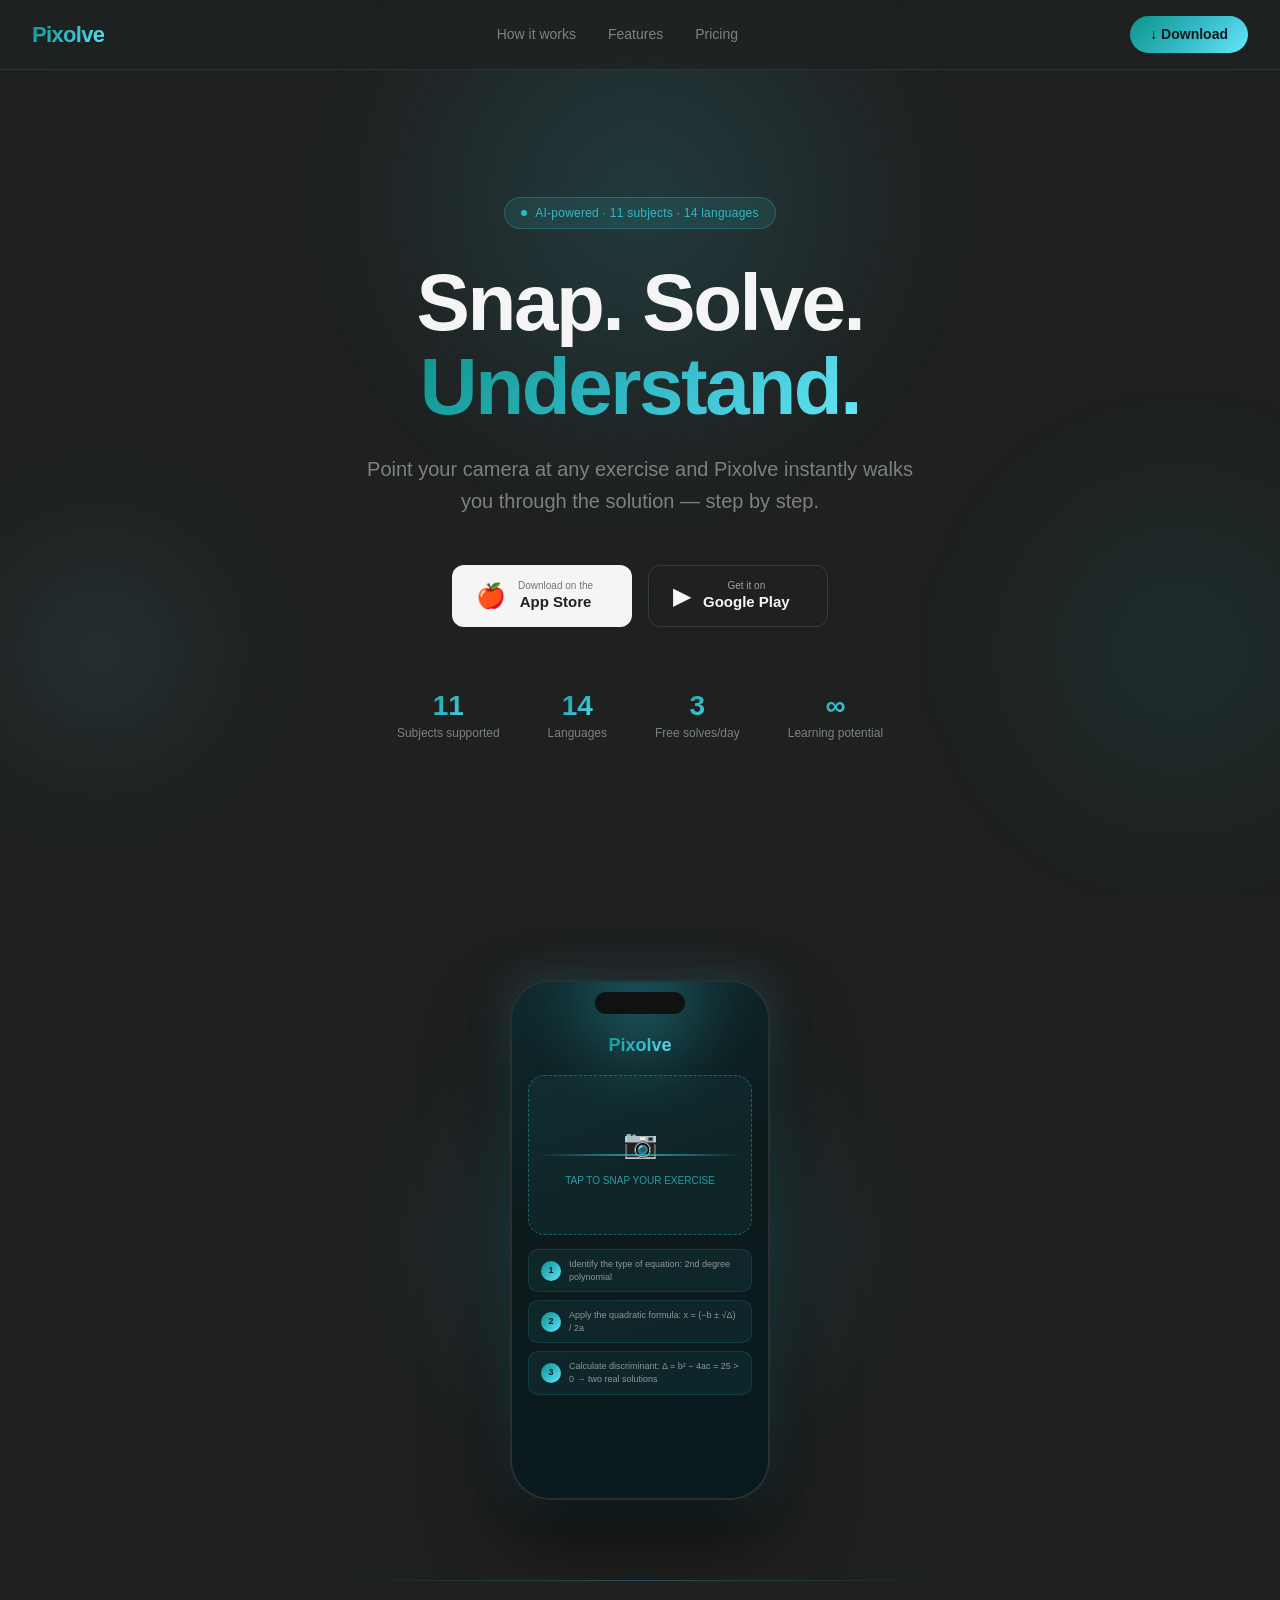
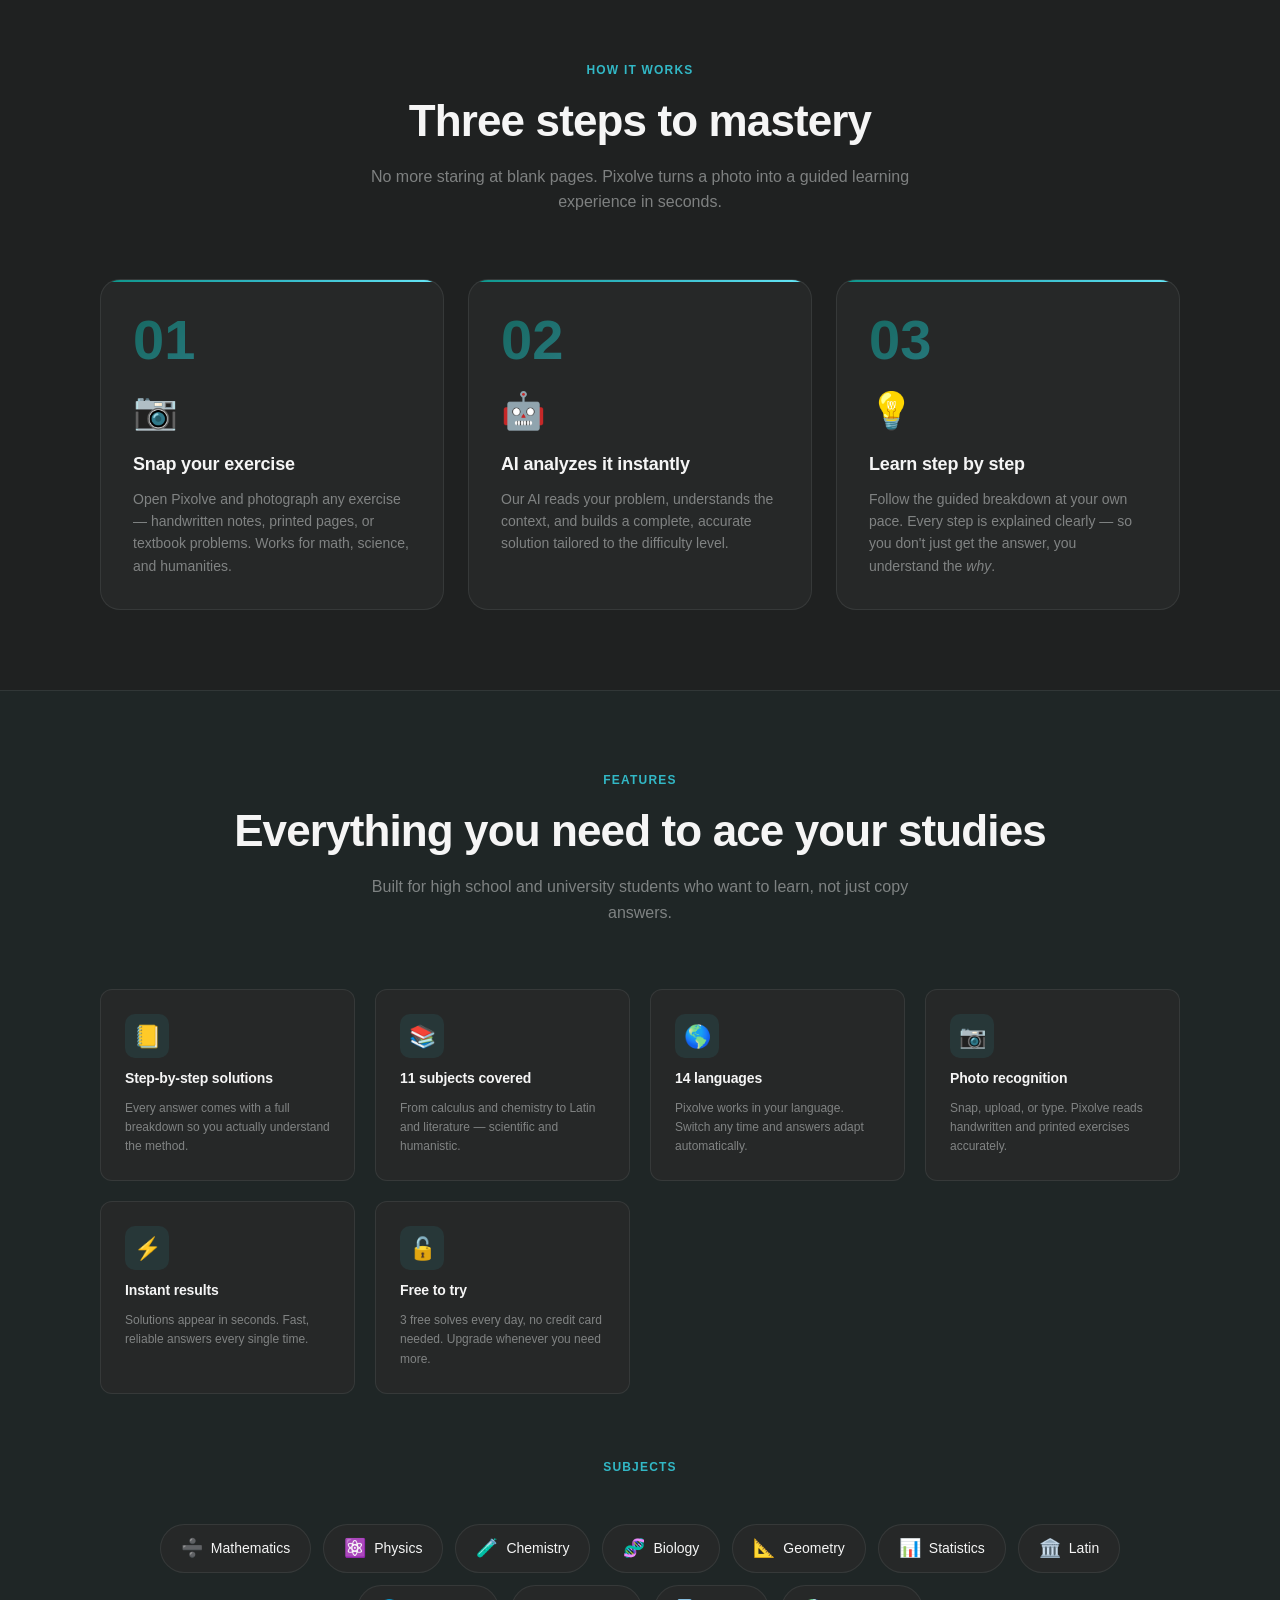
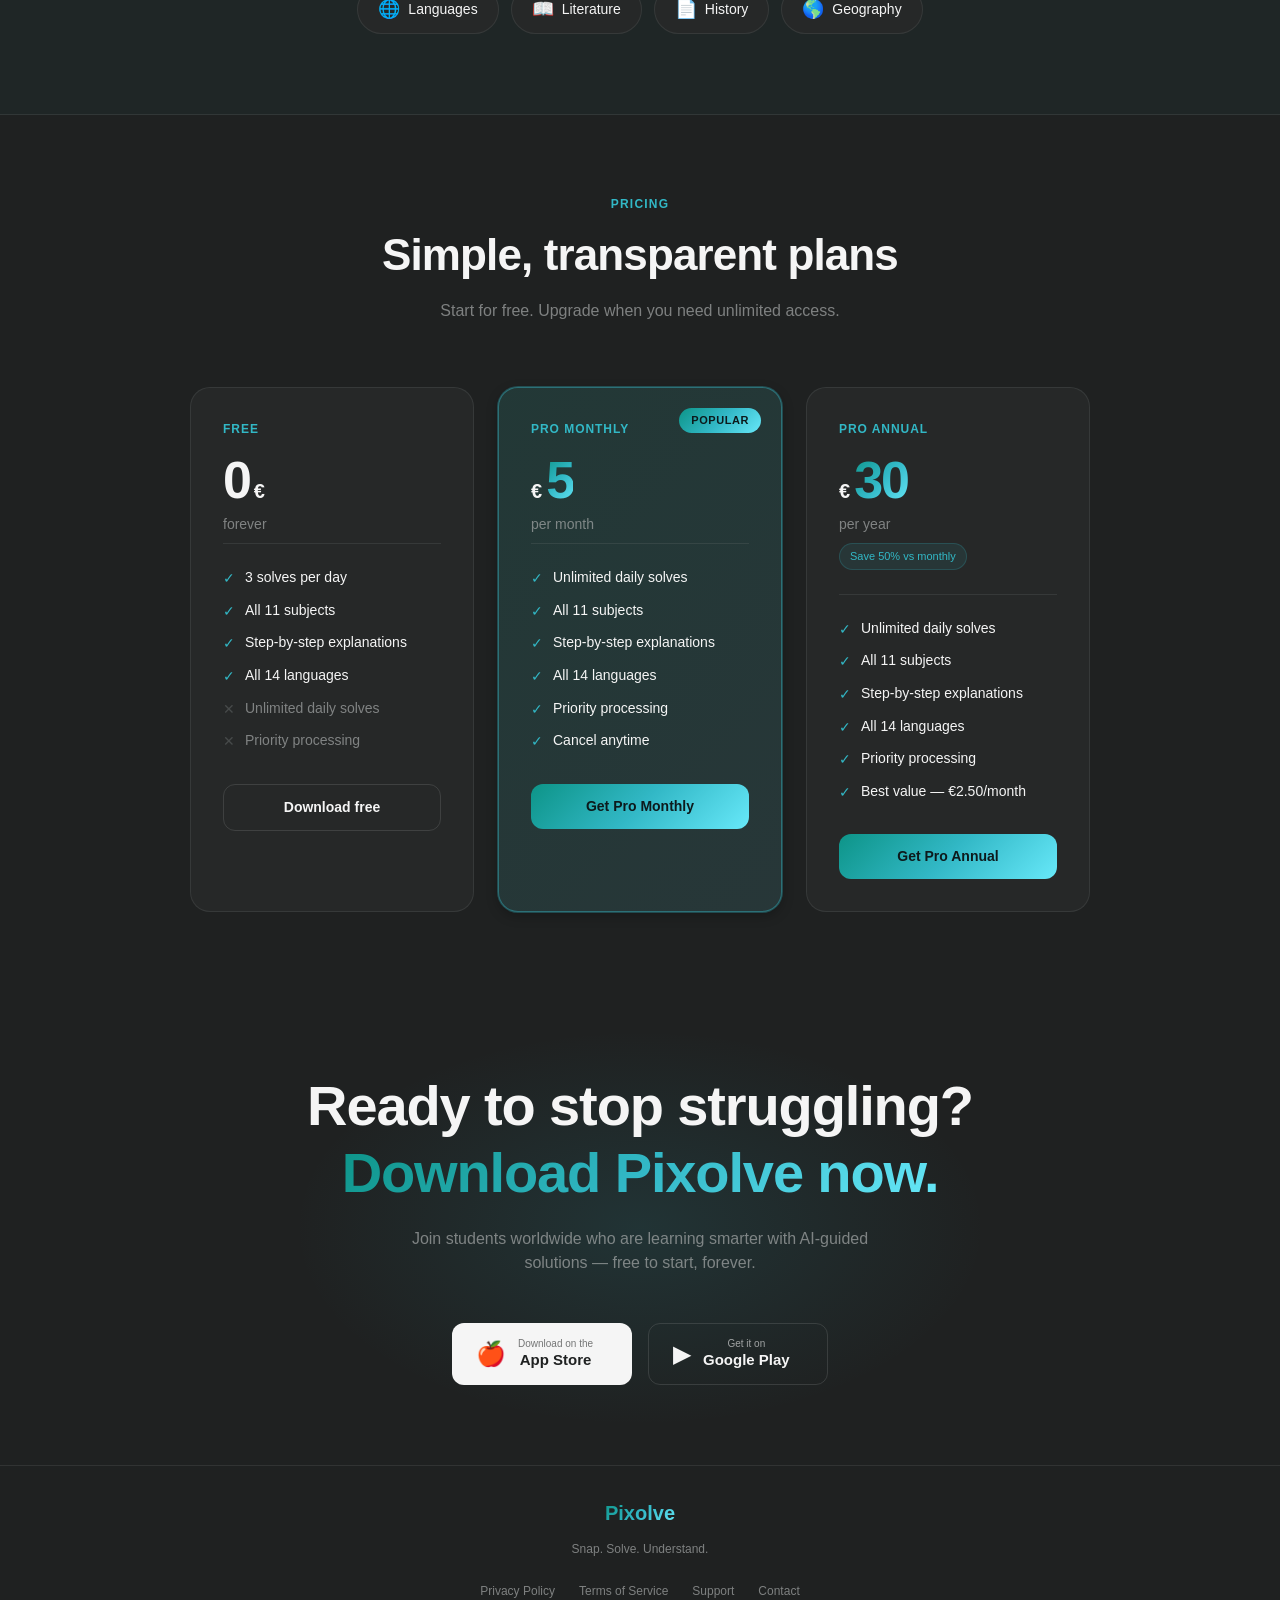
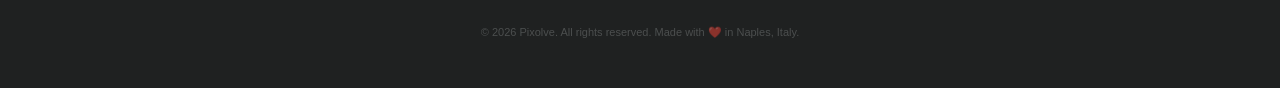
==== index.html @ 148c69ff "favicon chiamata logo" ====
<!DOCTYPE html>
<html lang="en" data-color-scheme="dark">
<head>
  <meta charset="UTF-8"/>
  <meta name="viewport" content="width=device-width,initial-scale=1.0"/>
  <title>Pixolve – Snap. Solve. Understand.</title> 

   <!-- AGGIUNGI QUESTA RIGA -->
  <link rel="icon" type="image/png" href="logo.png">

  <style>

    @font-face {
      font-family: 'FKGroteskNeue';
      src: url('https://r2cdn.perplexity.ai/fonts/FKGroteskNeue.woff2') format('woff2');
    }
    :root {
      --color-white: rgba(255,255,255,1);
      --color-gray-200: rgba(245,245,245,1);
      --color-gray-300: rgba(167,169,169,1);
      --color-gray-400: rgba(119,124,124,1);
      --color-charcoal-700: rgba(31,33,33,1);
      --color-charcoal-800: rgba(38,40,40,1);
      --color-slate-900: rgba(19,52,59,1);
      --color-teal-300: rgba(50,184,198,1);
      --color-teal-400: rgba(45,166,178,1);
      --color-teal-800: rgba(41,150,161,1);
      --color-gray-400-rgb: 119,124,124;
      --color-teal-300-rgb: 50,184,198;
      --color-gray-300-rgb: 167,169,169;
      --color-gray-200-rgb: 245,245,245;
      --color-background: var(--color-charcoal-700);
      --color-surface: var(--color-charcoal-800);
      --color-text: var(--color-gray-200);
      --color-text-secondary: rgba(var(--color-gray-300-rgb),0.7);
      --color-primary: var(--color-teal-300);
      --color-primary-hover: var(--color-teal-400);
      --color-secondary: rgba(var(--color-gray-400-rgb),0.15);
      --color-border: rgba(var(--color-gray-400-rgb),0.3);
      --color-card-border: rgba(var(--color-gray-400-rgb),0.2);
      --font-family-base: 'FKGroteskNeue','Geist','Inter',-apple-system,BlinkMacSystemFont,'Segoe UI',Roboto,sans-serif;
      --pixolve-gradient: linear-gradient(135deg,#0d9488 0%,#32B8C6 50%,#67e8f9 100%);
      --pixolve-gradient-subtle: linear-gradient(135deg,rgba(13,148,136,0.15) 0%,rgba(50,184,198,0.1) 100%);
      --radius-sm: 6px; --radius-base: 8px; --radius-md: 10px; --radius-lg: 12px;
      --radius-xl: 20px; --radius-full: 9999px;
      --space-4:4px;--space-6:6px;--space-8:8px;--space-10:10px;--space-12:12px;
      --space-16:16px;--space-20:20px;--space-24:24px;--space-32:32px;
      --space-48:48px;--space-64:64px;--space-80:80px;
      --shadow-md: 0 4px 12px rgba(0,0,0,0.25);
      --shadow-lg: 0 10px 30px rgba(0,0,0,0.35);
      --duration-fast:150ms;--duration-normal:250ms;
      --ease-standard:cubic-bezier(0.16,1,0.3,1);
    }
    *,*::before,*::after{box-sizing:border-box;}
    html{font-family:var(--font-family-base);font-size:14px;line-height:1.5;
      color:var(--color-text);background-color:var(--color-background);
      -webkit-font-smoothing:antialiased;}
    body{margin:0;padding:0;overflow-x:hidden;}
    h1,h2,h3,h4,h5,h6{margin:0;font-weight:600;line-height:1.2;
      letter-spacing:-0.01em;color:var(--color-text);}
    p{margin:0 0 16px;}
    a{color:var(--color-primary);text-decoration:none;
      transition:color var(--duration-fast) var(--ease-standard);}
    a:hover{color:var(--color-primary-hover);}
    nav{position:fixed;top:0;left:0;right:0;z-index:100;
      display:flex;align-items:center;justify-content:space-between;
      padding:16px 32px;background:rgba(31,33,33,0.85);
      backdrop-filter:blur(20px);-webkit-backdrop-filter:blur(20px);
      border-bottom:1px solid var(--color-card-border);}
    .nav-logo{font-size:22px;font-weight:700;letter-spacing:-0.03em;
      background:var(--pixolve-gradient);-webkit-background-clip:text;
      -webkit-text-fill-color:transparent;background-clip:text;text-decoration:none;}
    .nav-links{display:flex;gap:32px;list-style:none;margin:0;padding:0;}
    .nav-links a{color:var(--color-text-secondary);font-size:14px;
      transition:color var(--duration-fast) var(--ease-standard);}
    .nav-links a:hover{color:var(--color-text);}
    .nav-cta{display:inline-flex;align-items:center;gap:8px;padding:8px 20px;
      background:var(--pixolve-gradient);color:#0d1a1c !important;
      font-weight:550;border-radius:var(--radius-full);text-decoration:none;
      font-size:14px;transition:opacity .25s,transform .25s;}
    .nav-cta:hover{opacity:.9;transform:translateY(-1px);}
    .page-wrap{max-width:860px;margin:0 auto;padding:120px 24px 80px;}
    .page-title{font-size:clamp(32px,5vw,52px);font-weight:700;
      letter-spacing:-0.03em;margin-bottom:12px;}
    .gradient-text{background:var(--pixolve-gradient);-webkit-background-clip:text;
      -webkit-text-fill-color:transparent;background-clip:text;}
    .page-subtitle{font-size:16px;color:var(--color-text-secondary);
      margin-bottom:48px;line-height:1.6;}
    .section-block{background:var(--color-surface);border:1px solid var(--color-card-border);
      border-radius:var(--radius-xl);padding:32px;margin-bottom:24px;
      position:relative;overflow:hidden;}
    .section-block::before{content:'';position:absolute;top:0;left:0;right:0;height:2px;
      background:var(--pixolve-gradient);}
    .section-block h2{font-size:18px;font-weight:600;margin-bottom:16px;
      color:var(--color-text);}
    .section-block h3{font-size:15px;font-weight:600;margin-bottom:8px;
      color:var(--color-text);}
    .section-block p,.section-block li{font-size:14px;color:var(--color-text-secondary);
      line-height:1.7;margin-bottom:8px;}
    .section-block ul,.section-block ol{padding-left:20px;margin:8px 0 16px;}
    .section-block li{margin-bottom:6px;}
    .badge-date{display:inline-block;padding:4px 14px;background:rgba(50,184,198,0.1);
      border:1px solid rgba(50,184,198,0.25);border-radius:var(--radius-full);
      font-size:12px;color:var(--color-teal-300);margin-bottom:32px;}
    footer{border-top:1px solid var(--color-card-border);padding:32px 24px;text-align:center;}
    .footer-logo{font-size:20px;font-weight:700;background:var(--pixolve-gradient);
      -webkit-background-clip:text;-webkit-text-fill-color:transparent;
      background-clip:text;margin-bottom:12px;display:inline-block;}
    .footer-tagline{font-size:12px;color:var(--color-text-secondary);margin-bottom:24px;}
    .footer-links{display:flex;gap:24px;justify-content:center;flex-wrap:wrap;margin-bottom:24px;}
    .footer-links a{font-size:12px;color:var(--color-text-secondary);}
    .footer-links a:hover{color:var(--color-primary);}
    .footer-copy{font-size:11px;color:rgba(119,124,124,0.5);}
    @media(max-width:768px){
      nav{padding:16px 20px;}
      .nav-links{display:none;}
      .page-wrap{padding:90px 16px 60px;}
    }

    .hero{min-height:100vh;display:flex;flex-direction:column;align-items:center;
      justify-content:center;text-align:center;padding:120px 24px 80px;
      position:relative;overflow:hidden;}
    .hero-bg{position:absolute;inset:0;pointer-events:none;overflow:hidden;z-index:0;}
    .hero-orb-1{position:absolute;width:600px;height:600px;border-radius:50%;
      background:radial-gradient(circle,rgba(50,184,198,.18) 0%,transparent 70%);
      top:-100px;left:50%;transform:translateX(-50%);filter:blur(40px);}
    .hero-orb-2{position:absolute;width:400px;height:400px;border-radius:50%;
      background:radial-gradient(circle,rgba(13,148,136,.15) 0%,transparent 70%);
      bottom:50px;right:-100px;filter:blur(60px);}
    .hero-orb-3{position:absolute;width:300px;height:300px;border-radius:50%;
      background:radial-gradient(circle,rgba(103,232,249,.1) 0%,transparent 70%);
      bottom:100px;left:-50px;filter:blur(50px);}
    .hero-content{position:relative;z-index:1;max-width:800px;}
    .hero-badge{display:inline-flex;align-items:center;gap:8px;padding:6px 16px;
      background:rgba(50,184,198,.12);border:1px solid rgba(50,184,198,.3);
      border-radius:9999px;font-size:12px;color:var(--color-teal-300);
      margin-bottom:32px;letter-spacing:.02em;font-weight:500;}
    .hero-badge-dot{width:6px;height:6px;border-radius:50%;background:var(--color-teal-300);
      animation:pulse-dot 2s infinite;}
    @keyframes pulse-dot{0%,100%{opacity:1;transform:scale(1);}50%{opacity:.5;transform:scale(.8);}}
    .hero h1{font-size:clamp(40px,7vw,80px);font-weight:700;line-height:1.05;
      letter-spacing:-.03em;margin-bottom:24px;color:var(--color-text);}
    .hero h1 .gradient-text{background:var(--pixolve-gradient);-webkit-background-clip:text;
      -webkit-text-fill-color:transparent;background-clip:text;}
    .hero-sub{font-size:clamp(16px,2.5vw,20px);color:var(--color-text-secondary);
      max-width:560px;margin:0 auto 48px;line-height:1.6;}
    .hero-buttons{display:flex;gap:16px;justify-content:center;flex-wrap:wrap;margin-bottom:64px;}
    .btn-store{display:inline-flex;align-items:center;gap:12px;padding:12px 24px;
      border-radius:var(--radius-lg);text-decoration:none;font-size:14px;
      font-weight:500;transition:all .25s;cursor:pointer;min-width:180px;}
    .btn-store-primary{background:var(--color-text);color:var(--color-background);}
    .btn-store-primary:hover{filter:brightness(1.05);transform:translateY(-2px);box-shadow:var(--shadow-md);}
    .btn-store-outline{background:transparent;color:var(--color-text);
      border:1.5px solid var(--color-border);}
    .btn-store-outline:hover{background:var(--color-secondary);
      border-color:rgba(50,184,198,.5);transform:translateY(-2px);}
    .btn-store-icon{font-size:24px;}
    .btn-store-text small{display:block;font-size:10px;opacity:.6;font-weight:400;
      line-height:1;margin-bottom:2px;}
    .btn-store-text strong{font-size:15px;font-weight:600;display:block;line-height:1.2;}
    .hero-stats{display:flex;gap:48px;justify-content:center;flex-wrap:wrap;}
    .hero-stat{text-align:center;}
    .hero-stat-number{font-size:28px;font-weight:700;background:var(--pixolve-gradient);
      -webkit-background-clip:text;-webkit-text-fill-color:transparent;
      background-clip:text;display:block;line-height:1.1;}
    .hero-stat-label{font-size:12px;color:var(--color-text-secondary);margin-top:4px;}
    .phone-section{padding:80px 24px;display:flex;justify-content:center;
      position:relative;overflow:hidden;}
    .phone-glow{position:absolute;width:500px;height:500px;border-radius:50%;
      background:radial-gradient(circle,rgba(50,184,198,.2) 0%,transparent 70%);
      top:50%;left:50%;transform:translate(-50%,-50%);pointer-events:none;filter:blur(30px);}
    @keyframes float{0%,100%{transform:translateY(0);}50%{transform:translateY(-12px);}}
    .phone-wrap{animation:float 4s ease-in-out infinite;position:relative;z-index:1;}
    .phone-mockup{width:260px;height:520px;background:#111;border-radius:40px;
      border:2px solid rgba(255,255,255,.12);
      box-shadow:0 40px 80px rgba(0,0,0,.6),inset 0 1px 0 rgba(255,255,255,.1),0 0 40px rgba(50,184,198,.25);
      overflow:hidden;position:relative;}
    .phone-notch{position:absolute;top:10px;left:50%;transform:translateX(-50%);
      width:90px;height:22px;background:#111;border-radius:9999px;z-index:5;}
    .phone-screen{width:100%;height:100%;
      background:linear-gradient(160deg,#0f2a2e 0%,#0d1a1c 40%,#091a1f 100%);
      display:flex;flex-direction:column;align-items:center;
      padding:50px 16px 20px;position:relative;overflow:hidden;}
    .phone-screen::before{content:'';position:absolute;top:-80px;left:50%;
      transform:translateX(-50%);width:200px;height:200px;border-radius:50%;
      background:radial-gradient(circle,rgba(50,184,198,.35) 0%,transparent 70%);filter:blur(20px);}
    .phone-logo{font-size:18px;font-weight:700;background:var(--pixolve-gradient);
      -webkit-background-clip:text;-webkit-text-fill-color:transparent;
      background-clip:text;margin-bottom:16px;position:relative;z-index:1;}
    .phone-cam-area{width:100%;height:160px;border-radius:16px;
      background:rgba(50,184,198,.07);border:1.5px dashed rgba(50,184,198,.4);
      display:flex;flex-direction:column;align-items:center;justify-content:center;
      gap:8px;margin-bottom:14px;position:relative;z-index:1;}
    .cam-icon{font-size:28px;}
    .cam-label{font-size:10px;color:rgba(50,184,198,.8);font-weight:500;}
    .phone-steps{width:100%;display:flex;flex-direction:column;gap:8px;position:relative;z-index:1;}
    .phone-step{background:rgba(50,184,198,.08);border:1px solid rgba(50,184,198,.15);
      border-radius:10px;padding:8px 12px;display:flex;align-items:center;gap:8px;}
    .phone-step-num{width:20px;height:20px;border-radius:50%;background:var(--pixolve-gradient);
      display:flex;align-items:center;justify-content:center;font-size:9px;
      font-weight:700;color:#0d1a1c;flex-shrink:0;}
    .phone-step-text{font-size:9px;color:rgba(167,169,169,.85);line-height:1.4;}
    @keyframes scan{0%{top:10%;}100%{top:85%;}}
    .scan-line{position:absolute;left:8px;right:8px;height:1.5px;
      background:linear-gradient(90deg,transparent,rgba(50,184,198,.8),transparent);
      animation:scan 2.5s ease-in-out infinite alternate;}
    .section-sep{height:1px;background:linear-gradient(90deg,transparent,rgba(50,184,198,.3),transparent);
      max-width:600px;margin:0 auto;}
    section{padding:80px 24px;}
    .section-inner{max-width:1080px;margin:0 auto;}
    .section-label{display:block;font-size:12px;font-weight:600;color:var(--color-teal-300);
      text-transform:uppercase;letter-spacing:.1em;margin-bottom:16px;text-align:center;}
    .section-title{font-size:clamp(28px,4vw,44px);font-weight:700;letter-spacing:-.02em;
      text-align:center;margin-bottom:16px;color:var(--color-text);}
    .section-desc{text-align:center;color:var(--color-text-secondary);font-size:16px;
      max-width:560px;margin:0 auto 64px;line-height:1.6;}
    .steps-grid{display:grid;grid-template-columns:repeat(auto-fit,minmax(260px,1fr));gap:24px;}
    .step-card{background:var(--color-surface);border:1px solid var(--color-card-border);
      border-radius:var(--radius-xl);padding:32px;position:relative;overflow:hidden;
      transition:transform .25s,box-shadow .25s;}
    .step-card:hover{transform:translateY(-4px);box-shadow:var(--shadow-lg),0 0 30px rgba(50,184,198,.1);}
    .step-card::before{content:'';position:absolute;top:0;left:0;right:0;height:2px;
      background:var(--pixolve-gradient);}
    .step-number{font-size:56px;font-weight:800;background:var(--pixolve-gradient);
      -webkit-background-clip:text;-webkit-text-fill-color:transparent;
      background-clip:text;line-height:1;margin-bottom:16px;opacity:.6;}
    .step-icon{font-size:36px;margin-bottom:16px;}
    .step-card h3{font-size:18px;font-weight:600;margin-bottom:12px;color:var(--color-text);}
    .step-card p{color:var(--color-text-secondary);font-size:14px;line-height:1.6;margin:0;}
    .features-section{background:rgba(50,184,198,.03);border-top:1px solid var(--color-card-border);
      border-bottom:1px solid var(--color-card-border);}
    .features-grid{display:grid;grid-template-columns:repeat(auto-fit,minmax(220px,1fr));gap:20px;}
    .feature-card{background:var(--color-surface);border:1px solid var(--color-card-border);
      border-radius:var(--radius-lg);padding:24px;display:flex;flex-direction:column;gap:12px;
      transition:border-color .25s,transform .25s;}
    .feature-card:hover{border-color:rgba(50,184,198,.4);transform:translateY(-2px);}
    .feature-icon-wrap{width:44px;height:44px;border-radius:var(--radius-md);
      background:rgba(50,184,198,.1);display:flex;align-items:center;
      justify-content:center;font-size:22px;}
    .feature-card h4{font-size:14px;font-weight:600;color:var(--color-text);}
    .feature-card p{font-size:12px;color:var(--color-text-secondary);margin:0;line-height:1.6;}
    .subjects-wrap{display:flex;flex-wrap:wrap;gap:12px;justify-content:center;margin-top:48px;}
    .subject-pill{display:inline-flex;align-items:center;gap:8px;padding:10px 20px;
      background:var(--color-surface);border:1px solid var(--color-card-border);
      border-radius:9999px;font-size:14px;color:var(--color-text);font-weight:500;
      transition:all .15s;}
    .subject-pill:hover{border-color:rgba(50,184,198,.5);background:rgba(50,184,198,.08);
      transform:translateY(-1px);}
    .subject-pill .emoji{font-size:18px;}
    .pricing-grid{display:grid;grid-template-columns:repeat(auto-fit,minmax(280px,1fr));
      gap:24px;max-width:900px;margin:0 auto;}
    .pricing-card{background:var(--color-surface);border:1px solid var(--color-card-border);
      border-radius:var(--radius-xl);padding:32px;position:relative;overflow:hidden;
      transition:transform .25s,box-shadow .25s;}
    .pricing-card:hover{transform:translateY(-4px);box-shadow:var(--shadow-lg);}
    .pricing-card.featured{border-color:rgba(50,184,198,.5);
      box-shadow:0 0 0 1px rgba(50,184,198,.3),var(--shadow-md);}
    .pricing-card.featured::after{content:'';position:absolute;inset:0;
      background:linear-gradient(135deg,rgba(13,148,136,.15) 0%,rgba(50,184,198,.1) 100%);
      pointer-events:none;}
    .pricing-popular-badge{position:absolute;top:20px;right:20px;padding:4px 12px;
      background:var(--pixolve-gradient);border-radius:9999px;font-size:11px;
      font-weight:700;color:#0d1a1c;letter-spacing:.05em;text-transform:uppercase;z-index:1;}
    .pricing-plan-name{font-size:12px;font-weight:600;text-transform:uppercase;
      letter-spacing:.08em;color:var(--color-teal-300);margin-bottom:16px;position:relative;z-index:1;}
    .pricing-price{display:flex;align-items:baseline;gap:4px;margin-bottom:8px;position:relative;z-index:1;}
    .pricing-currency{font-size:20px;font-weight:600;color:var(--color-text);margin-top:6px;}
    .pricing-amount{font-size:52px;font-weight:800;letter-spacing:-.04em;line-height:1;
      background:var(--pixolve-gradient);-webkit-background-clip:text;
      -webkit-text-fill-color:transparent;background-clip:text;}
    .pricing-amount.free-amount{background:none;-webkit-text-fill-color:var(--color-text);}
    .pricing-period{font-size:14px;color:var(--color-text-secondary);margin-bottom:8px;position:relative;z-index:1;}
    .pricing-saving{display:inline-block;padding:4px 10px;background:rgba(50,184,198,.1);
      border:1px solid rgba(50,184,198,.2);border-radius:9999px;font-size:11px;
      color:var(--color-teal-300);font-weight:500;margin-bottom:24px;position:relative;z-index:1;}
    .pricing-divider{height:1px;background:var(--color-card-border);margin-bottom:24px;position:relative;z-index:1;}
    .pricing-features{list-style:none;margin:0 0 32px;padding:0;display:flex;
      flex-direction:column;gap:12px;position:relative;z-index:1;}
    .pricing-features li{display:flex;align-items:flex-start;gap:10px;font-size:14px;
      color:var(--color-text);line-height:1.4;}
    .pricing-features li .check{color:var(--color-teal-300);font-size:14px;flex-shrink:0;margin-top:1px;}
    .pricing-features li .cross{color:rgba(119,124,124,.4);font-size:14px;flex-shrink:0;margin-top:1px;}
    .pricing-features li.muted{color:var(--color-text-secondary);}
    .btn-pricing{display:block;width:100%;padding:12px 24px;border-radius:var(--radius-lg);
      text-align:center;font-size:14px;font-weight:600;text-decoration:none;cursor:pointer;
      border:none;transition:all .25s;position:relative;z-index:1;}
    .btn-pricing.primary{background:var(--pixolve-gradient);color:#0d1a1c;}
    .btn-pricing.primary:hover{opacity:.9;transform:translateY(-1px);}
    .btn-pricing.outline{background:transparent;border:1.5px solid var(--color-border);color:var(--color-text);}
    .btn-pricing.outline:hover{border-color:rgba(50,184,198,.4);background:var(--color-secondary);}
    .cta-section{text-align:center;padding:80px 24px;position:relative;overflow:hidden;}
    .cta-section::before{content:'';position:absolute;top:50%;left:50%;
      transform:translate(-50%,-50%);width:700px;height:400px;border-radius:50%;
      background:radial-gradient(ellipse,rgba(50,184,198,.12) 0%,transparent 70%);pointer-events:none;}
    .cta-section h2{font-size:clamp(32px,5vw,56px);font-weight:700;letter-spacing:-.02em;
      margin-bottom:20px;position:relative;}
    .cta-section p{font-size:16px;color:var(--color-text-secondary);max-width:480px;
      margin:0 auto 48px;position:relative;}
    .cta-buttons{display:flex;gap:16px;justify-content:center;flex-wrap:wrap;position:relative;}
    @media(max-width:768px){
      nav{padding:16px 20px;} .nav-links{display:none;}
      .hero{padding-top:90px;} .hero-stats{gap:32px;}
      section{padding:60px 20px;}
    }
    @media(max-width:480px){
      .hero-buttons{flex-direction:column;align-items:center;}
      .btn-store{min-width:200px;}
      .pricing-grid{grid-template-columns:1fr;}
    }
  </style>
</head>
<body>
  <nav>
    <a href="index.html" class="nav-logo">Pixolve</a>
    <ul class="nav-links">
      <li><a href="index.html#how-it-works">How it works</a></li>
      <li><a href="index.html#features">Features</a></li>
      <li><a href="index.html#pricing">Pricing</a></li>
    </ul>
    <a href="index.html#download" class="nav-cta">↓ Download</a>
  </nav>

  <section class="hero" id="download">
    <div class="hero-bg">
      <div class="hero-orb-1"></div>
      <div class="hero-orb-2"></div>
      <div class="hero-orb-3"></div>
    </div>
    <div class="hero-content">
      <div class="hero-badge">
        <span class="hero-badge-dot"></span>
        AI-powered &middot; 11 subjects &middot; 14 languages
      </div>
      <h1>Snap. Solve.<br/><span class="gradient-text">Understand.</span></h1>
      <p class="hero-sub">Point your camera at any exercise and Pixolve instantly walks you through the solution &mdash; step by step.</p>
      <div class="hero-buttons">
        <a href="https://apps.apple.com" target="_blank" rel="noopener noreferrer" class="btn-store btn-store-primary">
          <span class="btn-store-icon">🍎</span>
          <span class="btn-store-text"><small>Download on the</small><strong>App Store</strong></span>
        </a>
        <a href="https://play.google.com/store/apps/details?id=com.snapsolve.app" target="_blank" rel="noopener noreferrer" class="btn-store btn-store-outline">
          <span class="btn-store-icon">&#9654;</span>
          <span class="btn-store-text"><small>Get it on</small><strong>Google Play</strong></span>
        </a>
      </div>
      <div class="hero-stats">
        <div class="hero-stat"><span class="hero-stat-number">11</span><span class="hero-stat-label">Subjects supported</span></div>
        <div class="hero-stat"><span class="hero-stat-number">14</span><span class="hero-stat-label">Languages</span></div>
        <div class="hero-stat"><span class="hero-stat-number">3</span><span class="hero-stat-label">Free solves/day</span></div>
        <div class="hero-stat"><span class="hero-stat-number">&#8734;</span><span class="hero-stat-label">Learning potential</span></div>
      </div>
    </div>
  </section>

  <div class="phone-section">
    <div class="phone-glow"></div>
    <div class="phone-wrap">
      <div class="phone-mockup">
        <div class="phone-notch"></div>
        <div class="phone-screen">
          <div class="phone-logo">Pixolve</div>
          <div class="phone-cam-area">
            <div class="scan-line"></div>
            <span class="cam-icon">&#128247;</span>
            <span class="cam-label">TAP TO SNAP YOUR EXERCISE</span>
          </div>
          <div class="phone-steps">
            <div class="phone-step"><div class="phone-step-num">1</div><div class="phone-step-text">Identify the type of equation: 2nd degree polynomial</div></div>
            <div class="phone-step"><div class="phone-step-num">2</div><div class="phone-step-text">Apply the quadratic formula: x = (&#8722;b &plusmn; &#8730;&#916;) / 2a</div></div>
            <div class="phone-step"><div class="phone-step-num">3</div><div class="phone-step-text">Calculate discriminant: &#916; = b&sup2; &minus; 4ac = 25 &gt; 0 &rarr; two real solutions</div></div>
          </div>
        </div>
      </div>
    </div>
  </div>

  <div class="section-sep"></div>

  <section id="how-it-works">
    <div class="section-inner">
      <span class="section-label">How it works</span>
      <h2 class="section-title">Three steps to mastery</h2>
      <p class="section-desc">No more staring at blank pages. Pixolve turns a photo into a guided learning experience in seconds.</p>
      <div class="steps-grid">
        <div class="step-card">
          <div class="step-number">01</div>
          <div class="step-icon">&#128247;</div>
          <h3>Snap your exercise</h3>
          <p>Open Pixolve and photograph any exercise &mdash; handwritten notes, printed pages, or textbook problems. Works for math, science, and humanities.</p>
        </div>
        <div class="step-card">
          <div class="step-number">02</div>
          <div class="step-icon">&#129302;</div>
          <h3>AI analyzes it instantly</h3>
          <p>Our AI reads your problem, understands the context, and builds a complete, accurate solution tailored to the difficulty level.</p>
        </div>
        <div class="step-card">
          <div class="step-number">03</div>
          <div class="step-icon">&#128161;</div>
          <h3>Learn step by step</h3>
          <p>Follow the guided breakdown at your own pace. Every step is explained clearly &mdash; so you don&apos;t just get the answer, you understand the <em>why</em>.</p>
        </div>
      </div>
    </div>
  </section>

  <section id="features" class="features-section">
    <div class="section-inner">
      <span class="section-label">Features</span>
      <h2 class="section-title">Everything you need to ace your studies</h2>
      <p class="section-desc">Built for high school and university students who want to learn, not just copy answers.</p>
      <div class="features-grid">
        <div class="feature-card"><div class="feature-icon-wrap">&#128210;</div><h4>Step-by-step solutions</h4><p>Every answer comes with a full breakdown so you actually understand the method.</p></div>
        <div class="feature-card"><div class="feature-icon-wrap">&#128218;</div><h4>11 subjects covered</h4><p>From calculus and chemistry to Latin and literature &mdash; scientific and humanistic.</p></div>
        <div class="feature-card"><div class="feature-icon-wrap">&#127758;</div><h4>14 languages</h4><p>Pixolve works in your language. Switch any time and answers adapt automatically.</p></div>
        <div class="feature-card"><div class="feature-icon-wrap">&#128247;</div><h4>Photo recognition</h4><p>Snap, upload, or type. Pixolve reads handwritten and printed exercises accurately.</p></div>
        <div class="feature-card"><div class="feature-icon-wrap">&#9889;</div><h4>Instant results</h4><p>Solutions appear in seconds. Fast, reliable answers every single time.</p></div>
        <div class="feature-card"><div class="feature-icon-wrap">&#128275;</div><h4>Free to try</h4><p>3 free solves every day, no credit card needed. Upgrade whenever you need more.</p></div>
      </div>
      <span class="section-label" style="margin-top:64px;display:block;">Subjects</span>
      <div class="subjects-wrap">
        <span class="subject-pill"><span class="emoji">&#10135;</span> Mathematics</span>
        <span class="subject-pill"><span class="emoji">&#9883;&#65039;</span> Physics</span>
        <span class="subject-pill"><span class="emoji">&#129514;</span> Chemistry</span>
        <span class="subject-pill"><span class="emoji">&#129516;</span> Biology</span>
        <span class="subject-pill"><span class="emoji">&#128208;</span> Geometry</span>
        <span class="subject-pill"><span class="emoji">&#128202;</span> Statistics</span>
        <span class="subject-pill"><span class="emoji">&#127963;&#65039;</span> Latin</span>
        <span class="subject-pill"><span class="emoji">&#127760;</span> Languages</span>
        <span class="subject-pill"><span class="emoji">&#128214;</span> Literature</span>
        <span class="subject-pill"><span class="emoji">&#128196;</span> History</span>
        <span class="subject-pill"><span class="emoji">&#127758;</span> Geography</span>
      </div>
    </div>
  </section>

  <section id="pricing">
    <div class="section-inner">
      <span class="section-label">Pricing</span>
      <h2 class="section-title">Simple, transparent plans</h2>
      <p class="section-desc">Start for free. Upgrade when you need unlimited access.</p>
      <div class="pricing-grid">
        <div class="pricing-card">
          <div class="pricing-plan-name">Free</div>
          <div class="pricing-price"><span class="pricing-amount free-amount">0</span><span class="pricing-currency">&euro;</span></div>
          <div class="pricing-period">forever</div>
          <div class="pricing-divider"></div>
          <ul class="pricing-features">
            <li><span class="check">&#10003;</span> 3 solves per day</li>
            <li><span class="check">&#10003;</span> All 11 subjects</li>
            <li><span class="check">&#10003;</span> Step-by-step explanations</li>
            <li><span class="check">&#10003;</span> All 14 languages</li>
            <li class="muted"><span class="cross">&#10005;</span> Unlimited daily solves</li>
            <li class="muted"><span class="cross">&#10005;</span> Priority processing</li>
          </ul>
          <a href="https://play.google.com/store/apps/details?id=com.snapsolve.app" target="_blank" rel="noopener noreferrer" class="btn-pricing outline">Download free</a>
        </div>
        <div class="pricing-card featured">
          <div class="pricing-popular-badge">Popular</div>
          <div class="pricing-plan-name">Pro Monthly</div>
          <div class="pricing-price"><span class="pricing-currency">&euro;</span><span class="pricing-amount">5</span></div>
          <div class="pricing-period">per month</div>
          <div class="pricing-divider"></div>
          <ul class="pricing-features">
            <li><span class="check">&#10003;</span> Unlimited daily solves</li>
            <li><span class="check">&#10003;</span> All 11 subjects</li>
            <li><span class="check">&#10003;</span> Step-by-step explanations</li>
            <li><span class="check">&#10003;</span> All 14 languages</li>
            <li><span class="check">&#10003;</span> Priority processing</li>
            <li><span class="check">&#10003;</span> Cancel anytime</li>
          </ul>
          <a href="https://play.google.com/store/apps/details?id=com.snapsolve.app" target="_blank" rel="noopener noreferrer" class="btn-pricing primary">Get Pro Monthly</a>
        </div>
        <div class="pricing-card">
          <div class="pricing-plan-name">Pro Annual</div>
          <div class="pricing-price"><span class="pricing-currency">&euro;</span><span class="pricing-amount">30</span></div>
          <div class="pricing-period">per year</div>
          <span class="pricing-saving">Save 50% vs monthly</span>
          <div class="pricing-divider"></div>
          <ul class="pricing-features">
            <li><span class="check">&#10003;</span> Unlimited daily solves</li>
            <li><span class="check">&#10003;</span> All 11 subjects</li>
            <li><span class="check">&#10003;</span> Step-by-step explanations</li>
            <li><span class="check">&#10003;</span> All 14 languages</li>
            <li><span class="check">&#10003;</span> Priority processing</li>
            <li><span class="check">&#10003;</span> Best value &mdash; &euro;2.50/month</li>
          </ul>
          <a href="https://play.google.com/store/apps/details?id=com.snapsolve.app" target="_blank" rel="noopener noreferrer" class="btn-pricing primary">Get Pro Annual</a>
        </div>
      </div>
    </div>
  </section>

  <section class="cta-section">
    <div class="section-inner">
      <h2>Ready to stop struggling?<br/><span class="gradient-text">Download Pixolve now.</span></h2>
      <p>Join students worldwide who are learning smarter with AI-guided solutions &mdash; free to start, forever.</p>
      <div class="cta-buttons">
        <a href="https://apps.apple.com" target="_blank" rel="noopener noreferrer" class="btn-store btn-store-primary">
          <span class="btn-store-icon"> 🍎</span>
          <span class="btn-store-text"><small>Download on the</small><strong>App Store</strong></span>
        </a>
        <a href="https://play.google.com/store/apps/details?id=com.snapsolve.app" target="_blank" rel="noopener noreferrer" class="btn-store btn-store-outline">
          <span class="btn-store-icon">&#9654;</span>
          <span class="btn-store-text"><small>Get it on</small><strong>Google Play</strong></span>
        </a>
      </div>
    </div>
  </section>

  <footer>
    <div class="footer-logo">Pixolve</div>
    <p class="footer-tagline">Snap. Solve. Understand.</p>
    <div class="footer-links">
      <a href="privacy.html">Privacy Policy</a>
      <a href="terms.html">Terms of Service</a>
      <a href="support.html">Support</a>
      <a href="contact.html">Contact</a>
    </div>
    <p class="footer-copy">&copy; 2026 Pixolve. All rights reserved. Made with &#10084;&#65039; in Naples, Italy.</p>
  </footer>
</body>
</html>
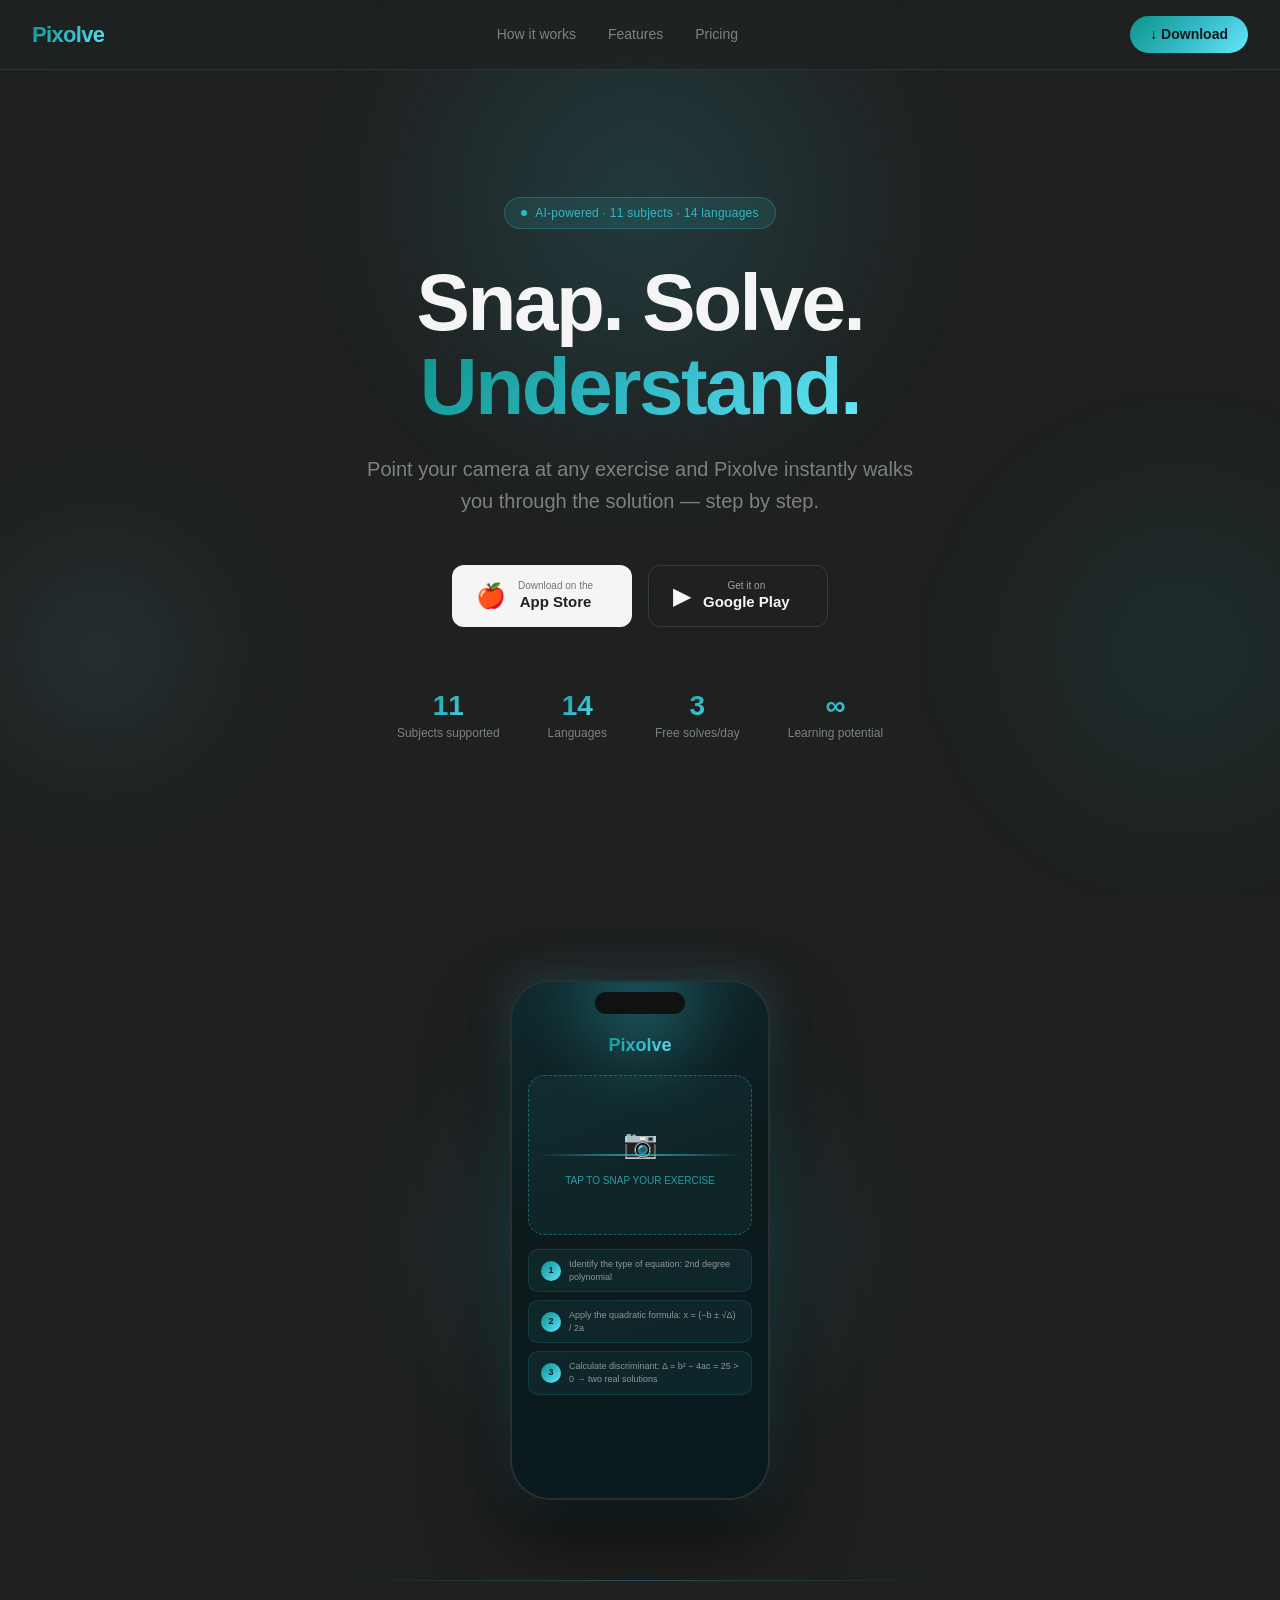
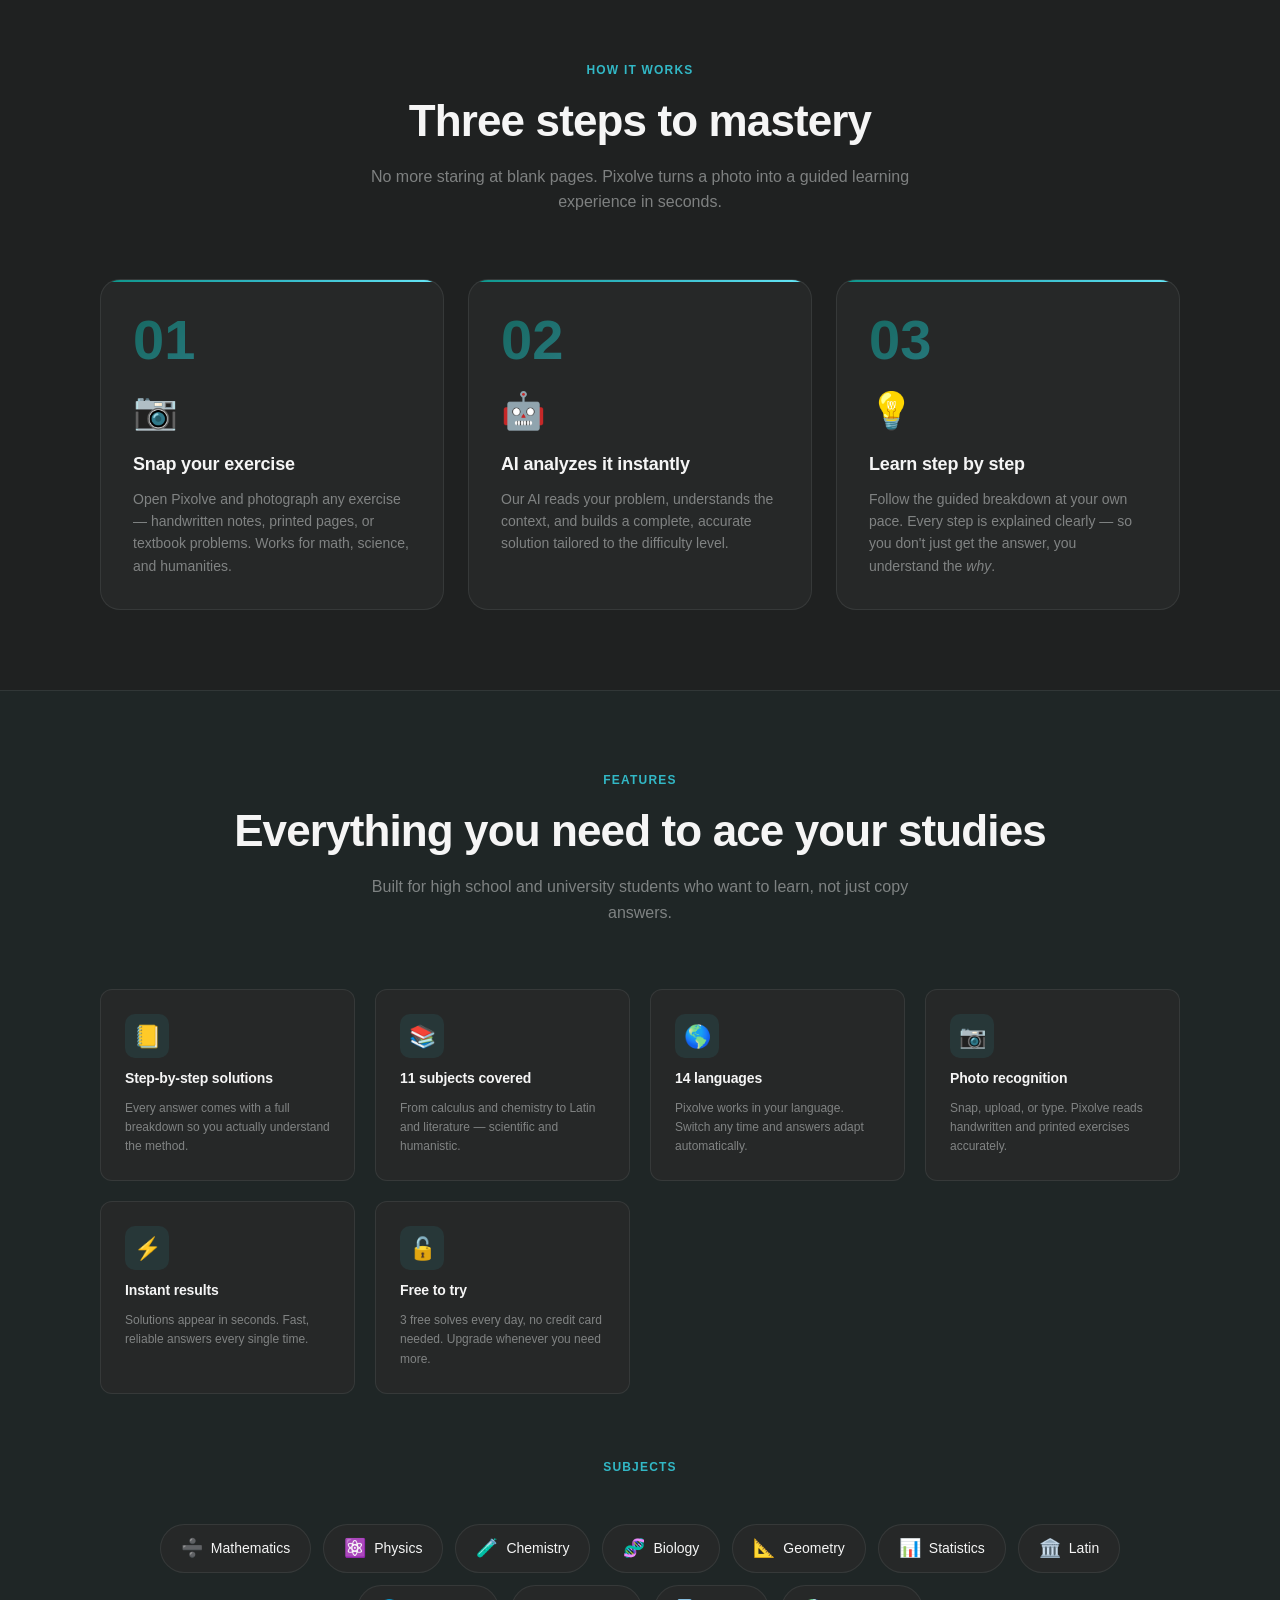
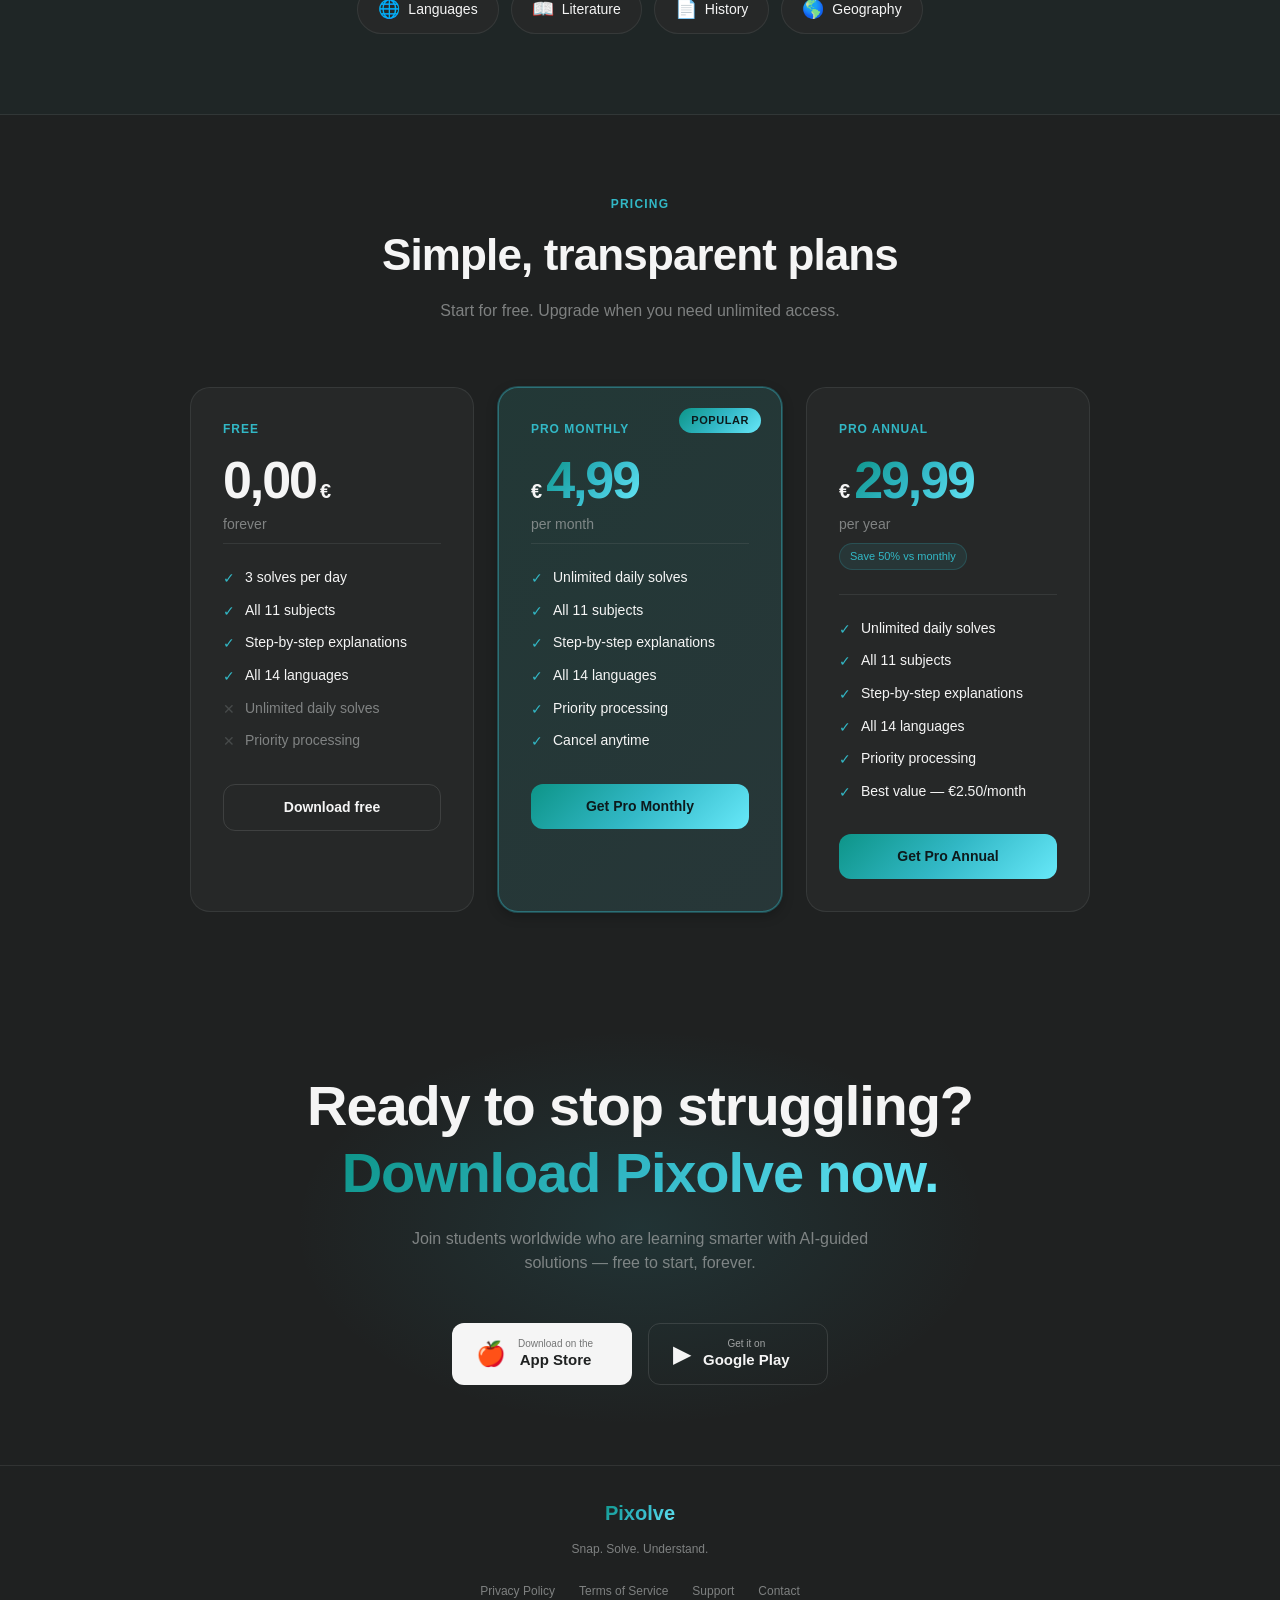
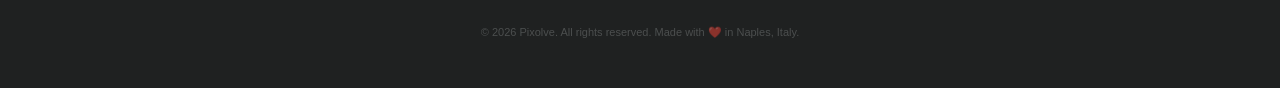
==== commit e485c79a: "prezzi giusti" ====
--- a/index.html
+++ b/index.html
@@ -6,7 +6,7 @@
   <title>Pixolve – Snap. Solve. Understand.</title> 
 
    <!-- AGGIUNGI QUESTA RIGA -->
-  <link rel="icon" type="image/png" href="logo.png">
+  <link rel="icon" type="image/png" href="favicon.png">
 
   <style>
 
@@ -442,7 +442,7 @@
       <div class="pricing-grid">
         <div class="pricing-card">
           <div class="pricing-plan-name">Free</div>
-          <div class="pricing-price"><span class="pricing-amount free-amount">0</span><span class="pricing-currency">&euro;</span></div>
+          <div class="pricing-price"><span class="pricing-amount free-amount">0,00</span><span class="pricing-currency">&euro;</span></div>
           <div class="pricing-period">forever</div>
           <div class="pricing-divider"></div>
           <ul class="pricing-features">
@@ -458,7 +458,7 @@
         <div class="pricing-card featured">
           <div class="pricing-popular-badge">Popular</div>
           <div class="pricing-plan-name">Pro Monthly</div>
-          <div class="pricing-price"><span class="pricing-currency">&euro;</span><span class="pricing-amount">5</span></div>
+          <div class="pricing-price"><span class="pricing-currency">&euro;</span><span class="pricing-amount">4,99</span></div>
           <div class="pricing-period">per month</div>
           <div class="pricing-divider"></div>
           <ul class="pricing-features">
@@ -473,7 +473,7 @@
         </div>
         <div class="pricing-card">
           <div class="pricing-plan-name">Pro Annual</div>
-          <div class="pricing-price"><span class="pricing-currency">&euro;</span><span class="pricing-amount">30</span></div>
+          <div class="pricing-price"><span class="pricing-currency">&euro;</span><span class="pricing-amount">29,99</span></div>
           <div class="pricing-period">per year</div>
           <span class="pricing-saving">Save 50% vs monthly</span>
           <div class="pricing-divider"></div>
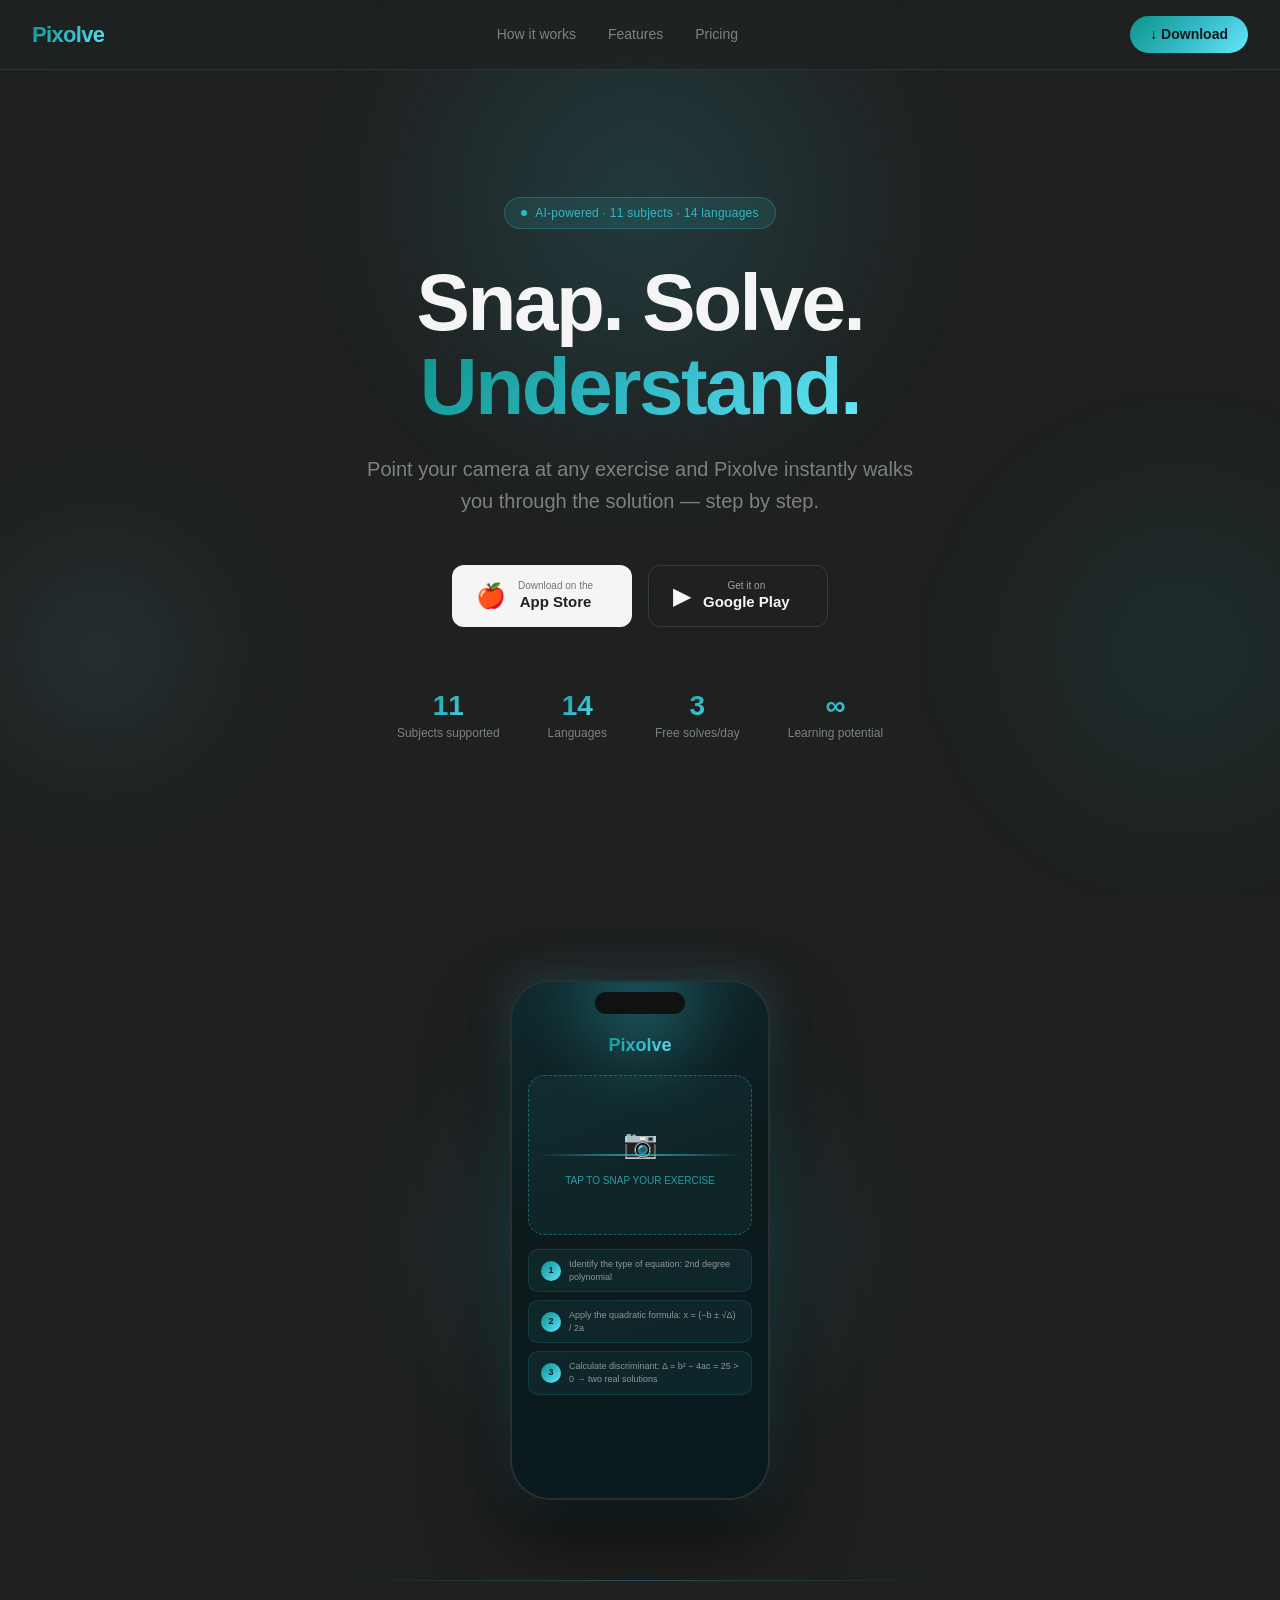
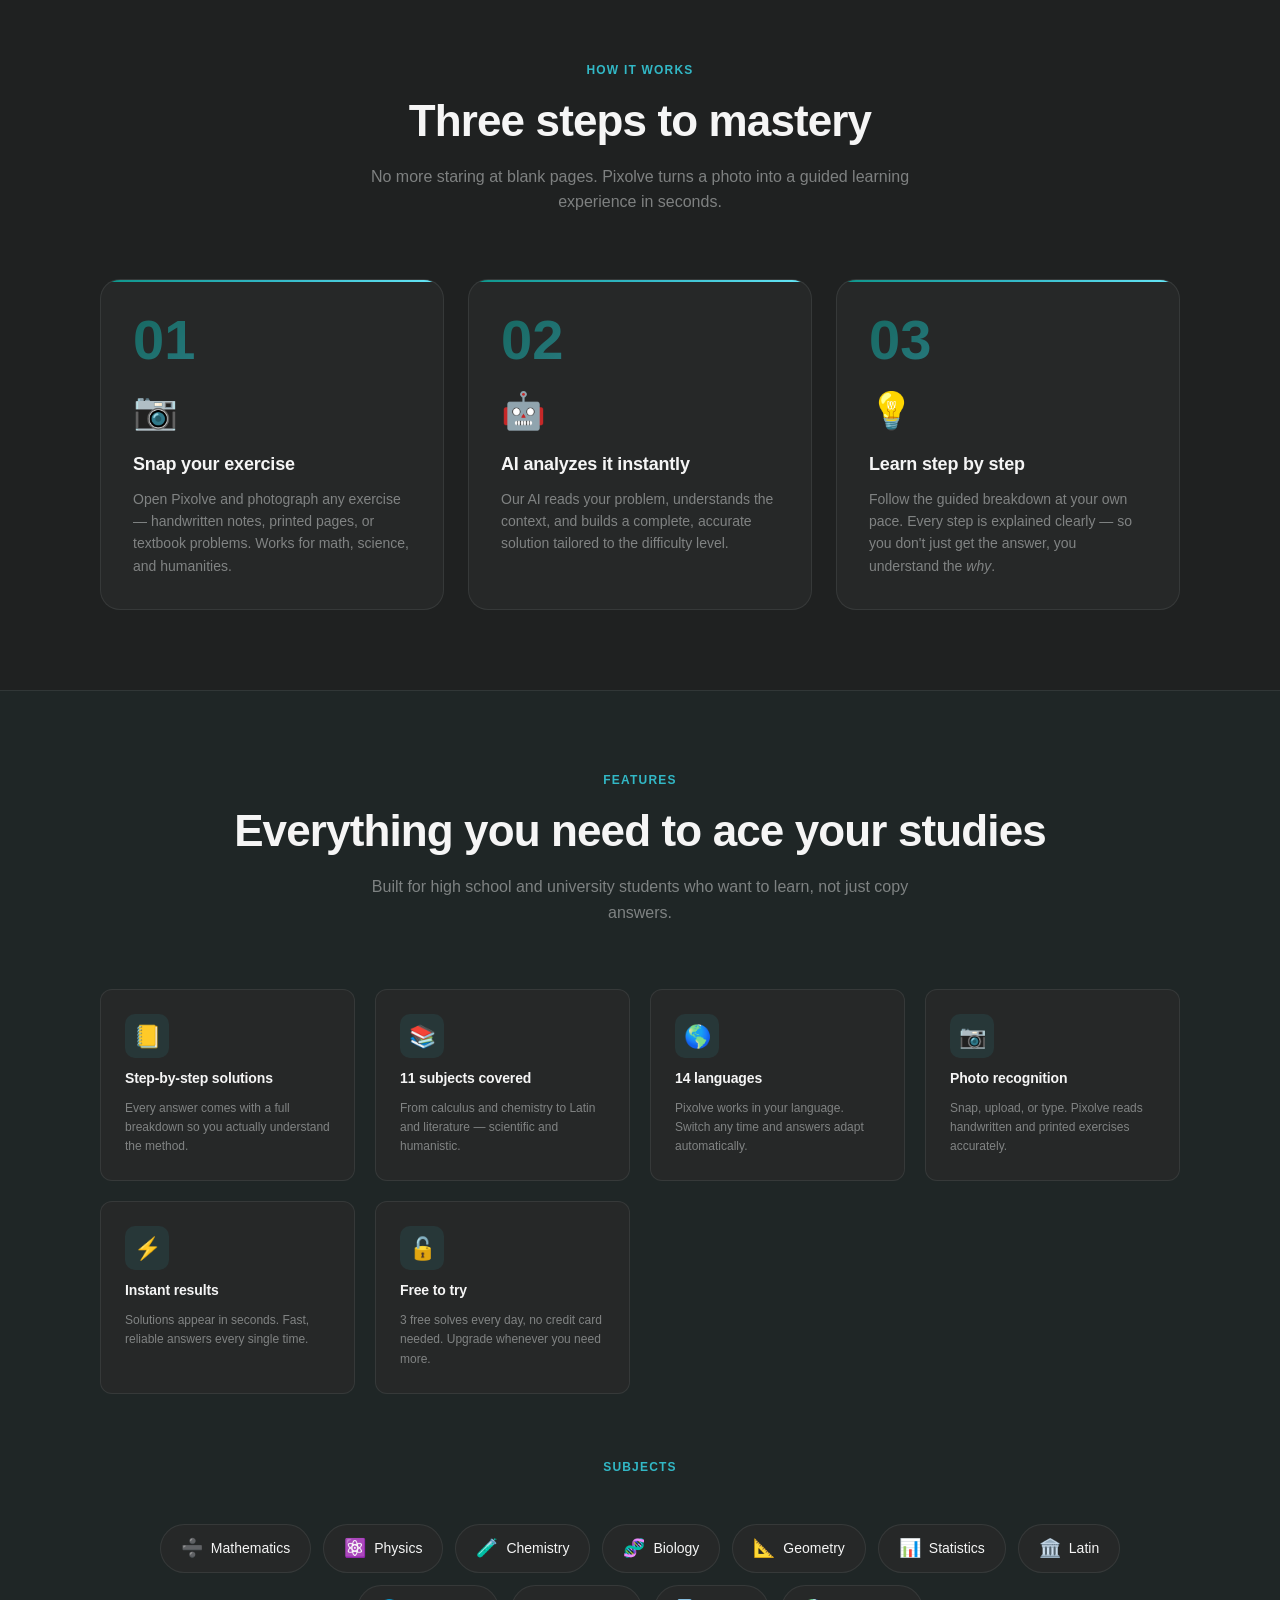
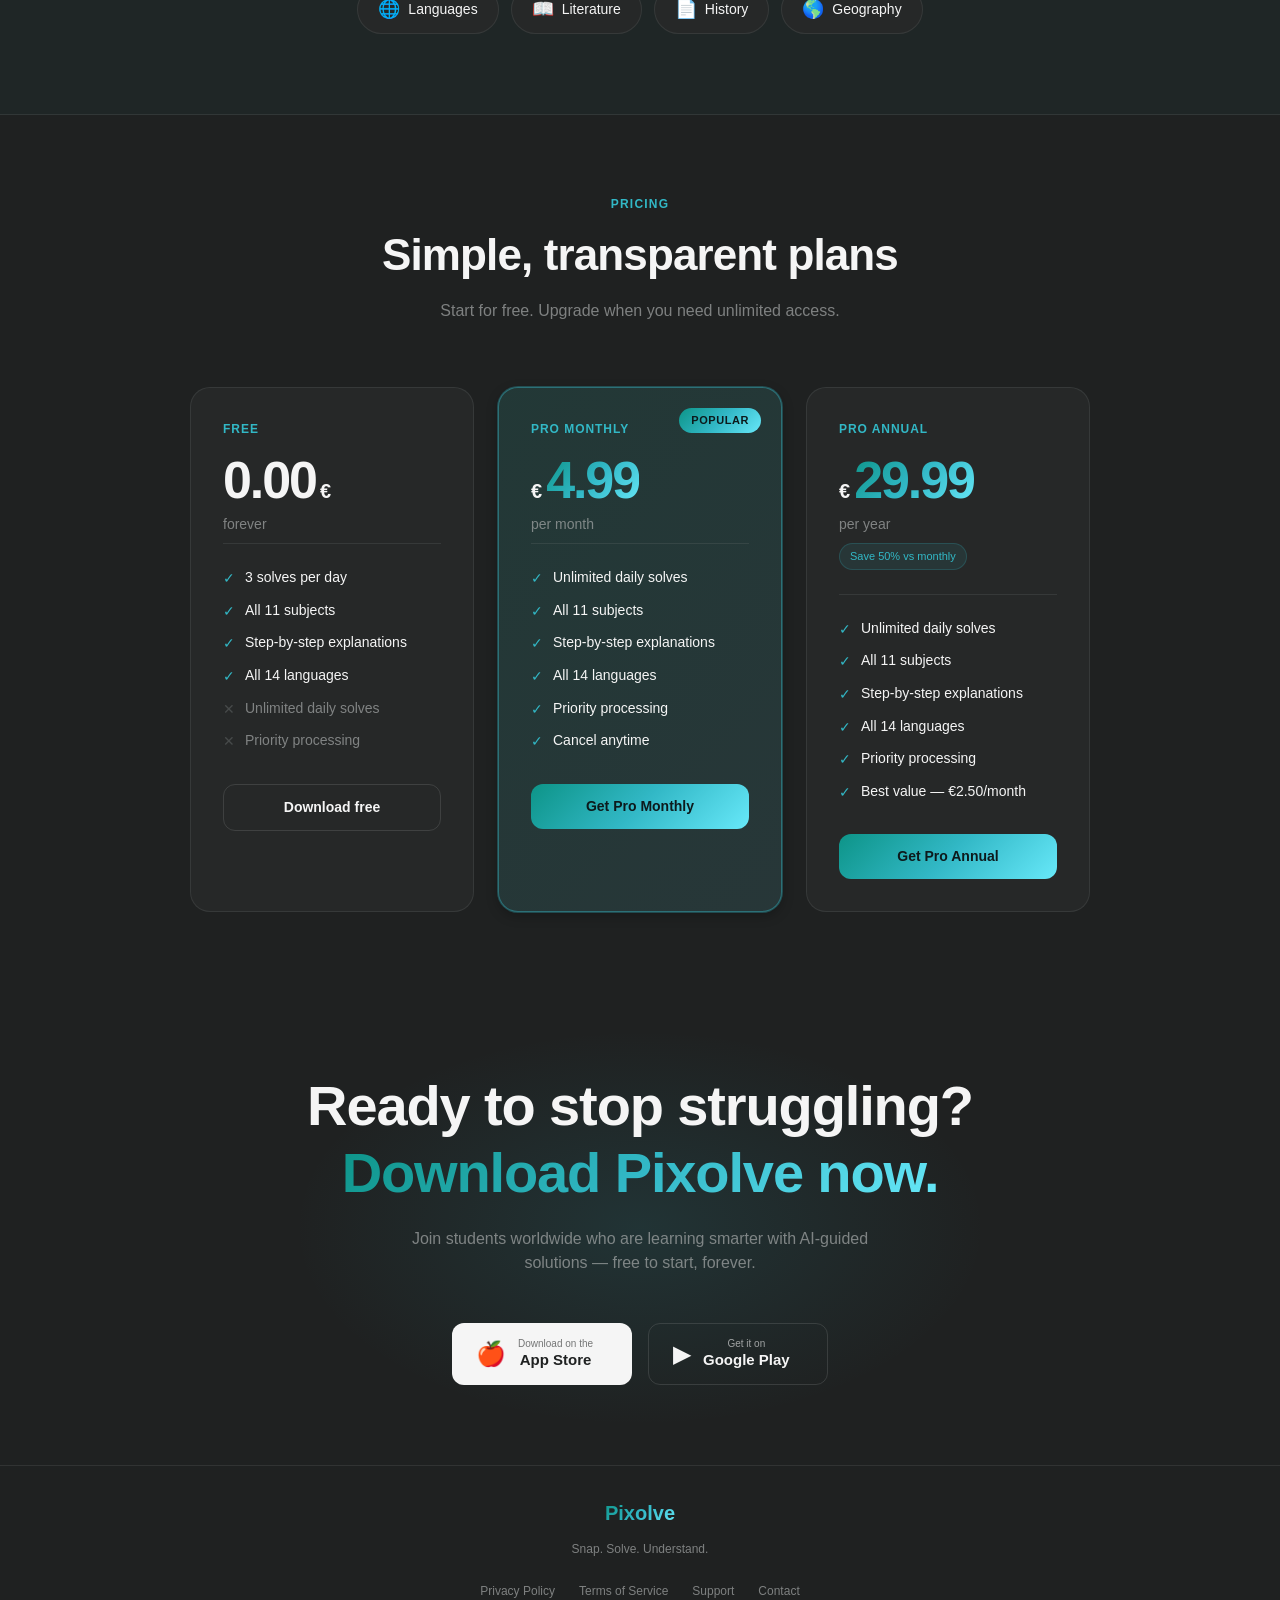
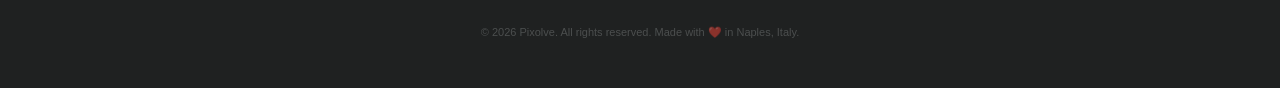
==== commit 8bdf7ac2: "puntini anziche virgole" ====
--- a/index.html
+++ b/index.html
@@ -442,7 +442,7 @@
       <div class="pricing-grid">
         <div class="pricing-card">
           <div class="pricing-plan-name">Free</div>
-          <div class="pricing-price"><span class="pricing-amount free-amount">0,00</span><span class="pricing-currency">&euro;</span></div>
+          <div class="pricing-price"><span class="pricing-amount free-amount">0.00</span><span class="pricing-currency">&euro;</span></div>
           <div class="pricing-period">forever</div>
           <div class="pricing-divider"></div>
           <ul class="pricing-features">
@@ -458,7 +458,7 @@
         <div class="pricing-card featured">
           <div class="pricing-popular-badge">Popular</div>
           <div class="pricing-plan-name">Pro Monthly</div>
-          <div class="pricing-price"><span class="pricing-currency">&euro;</span><span class="pricing-amount">4,99</span></div>
+          <div class="pricing-price"><span class="pricing-currency">&euro;</span><span class="pricing-amount">4.99</span></div>
           <div class="pricing-period">per month</div>
           <div class="pricing-divider"></div>
           <ul class="pricing-features">
@@ -473,7 +473,7 @@
         </div>
         <div class="pricing-card">
           <div class="pricing-plan-name">Pro Annual</div>
-          <div class="pricing-price"><span class="pricing-currency">&euro;</span><span class="pricing-amount">29,99</span></div>
+          <div class="pricing-price"><span class="pricing-currency">&euro;</span><span class="pricing-amount">29.99</span></div>
           <div class="pricing-period">per year</div>
           <span class="pricing-saving">Save 50% vs monthly</span>
           <div class="pricing-divider"></div>
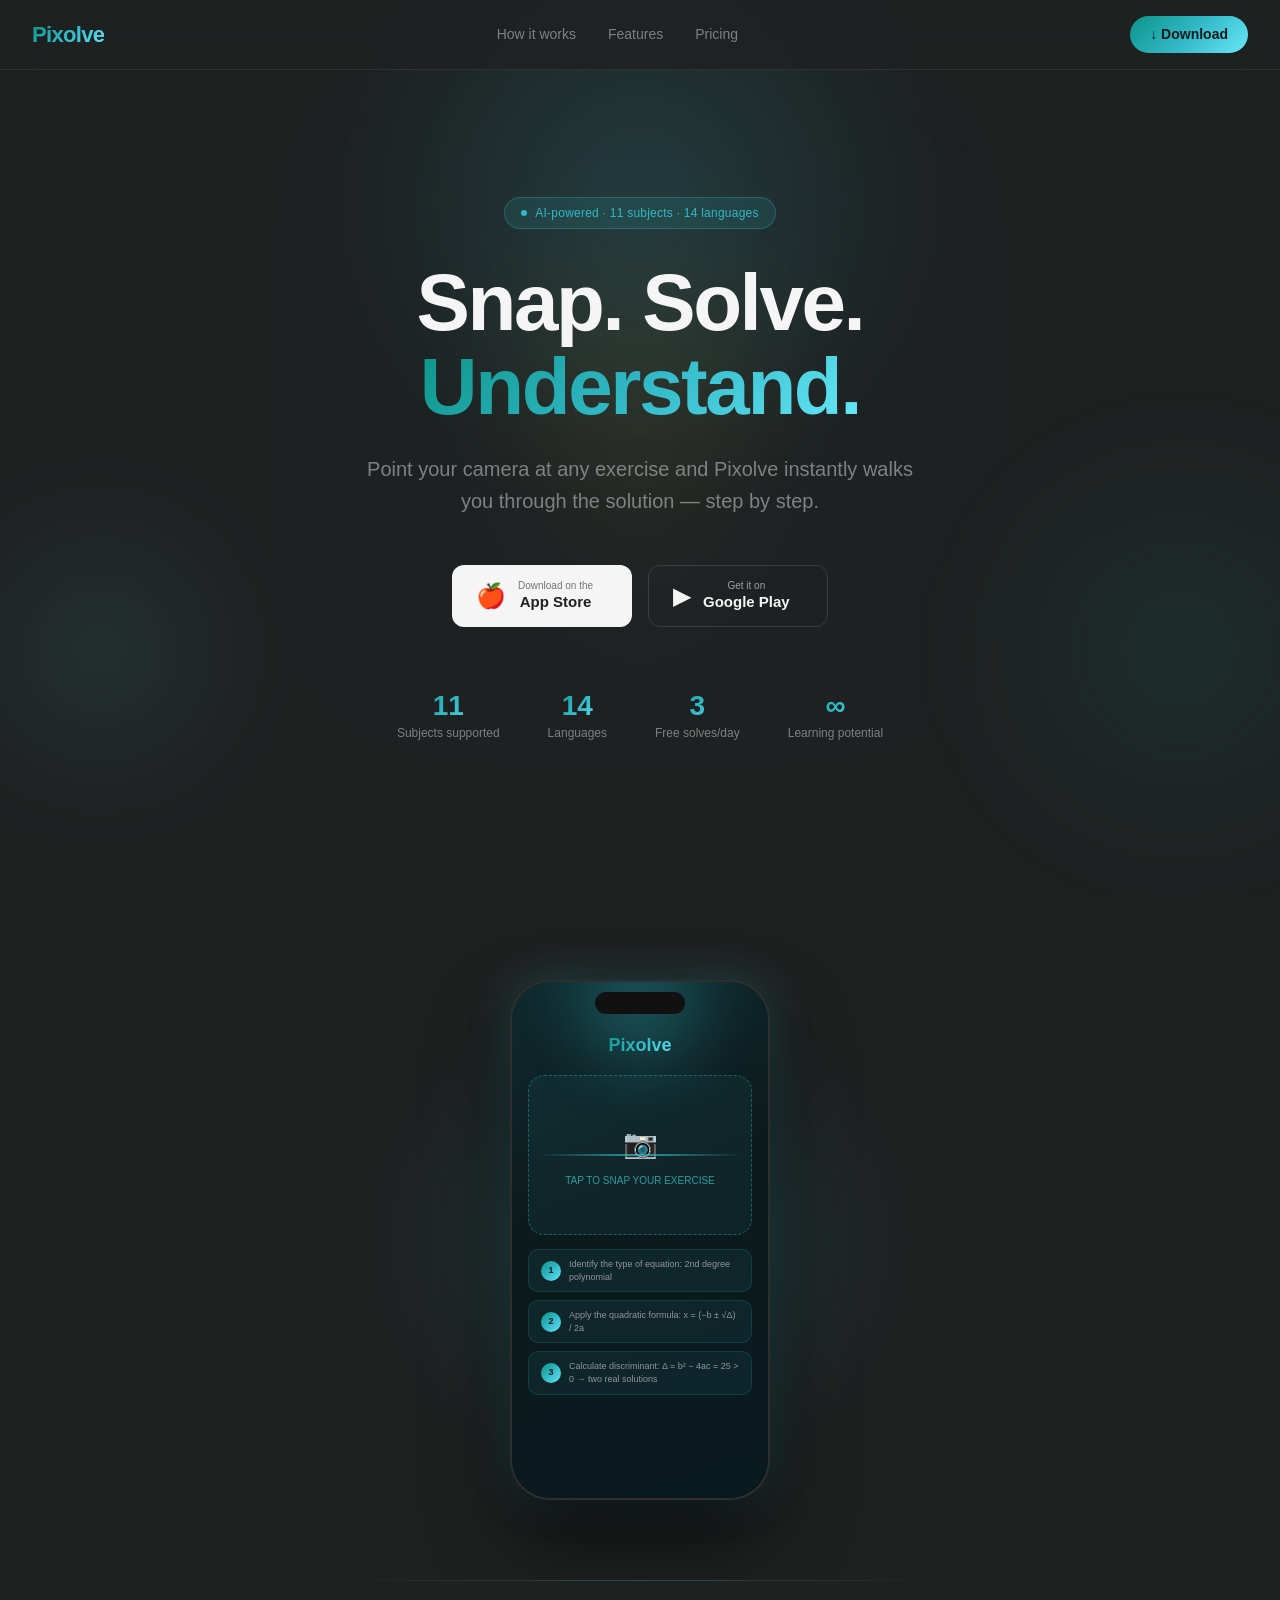
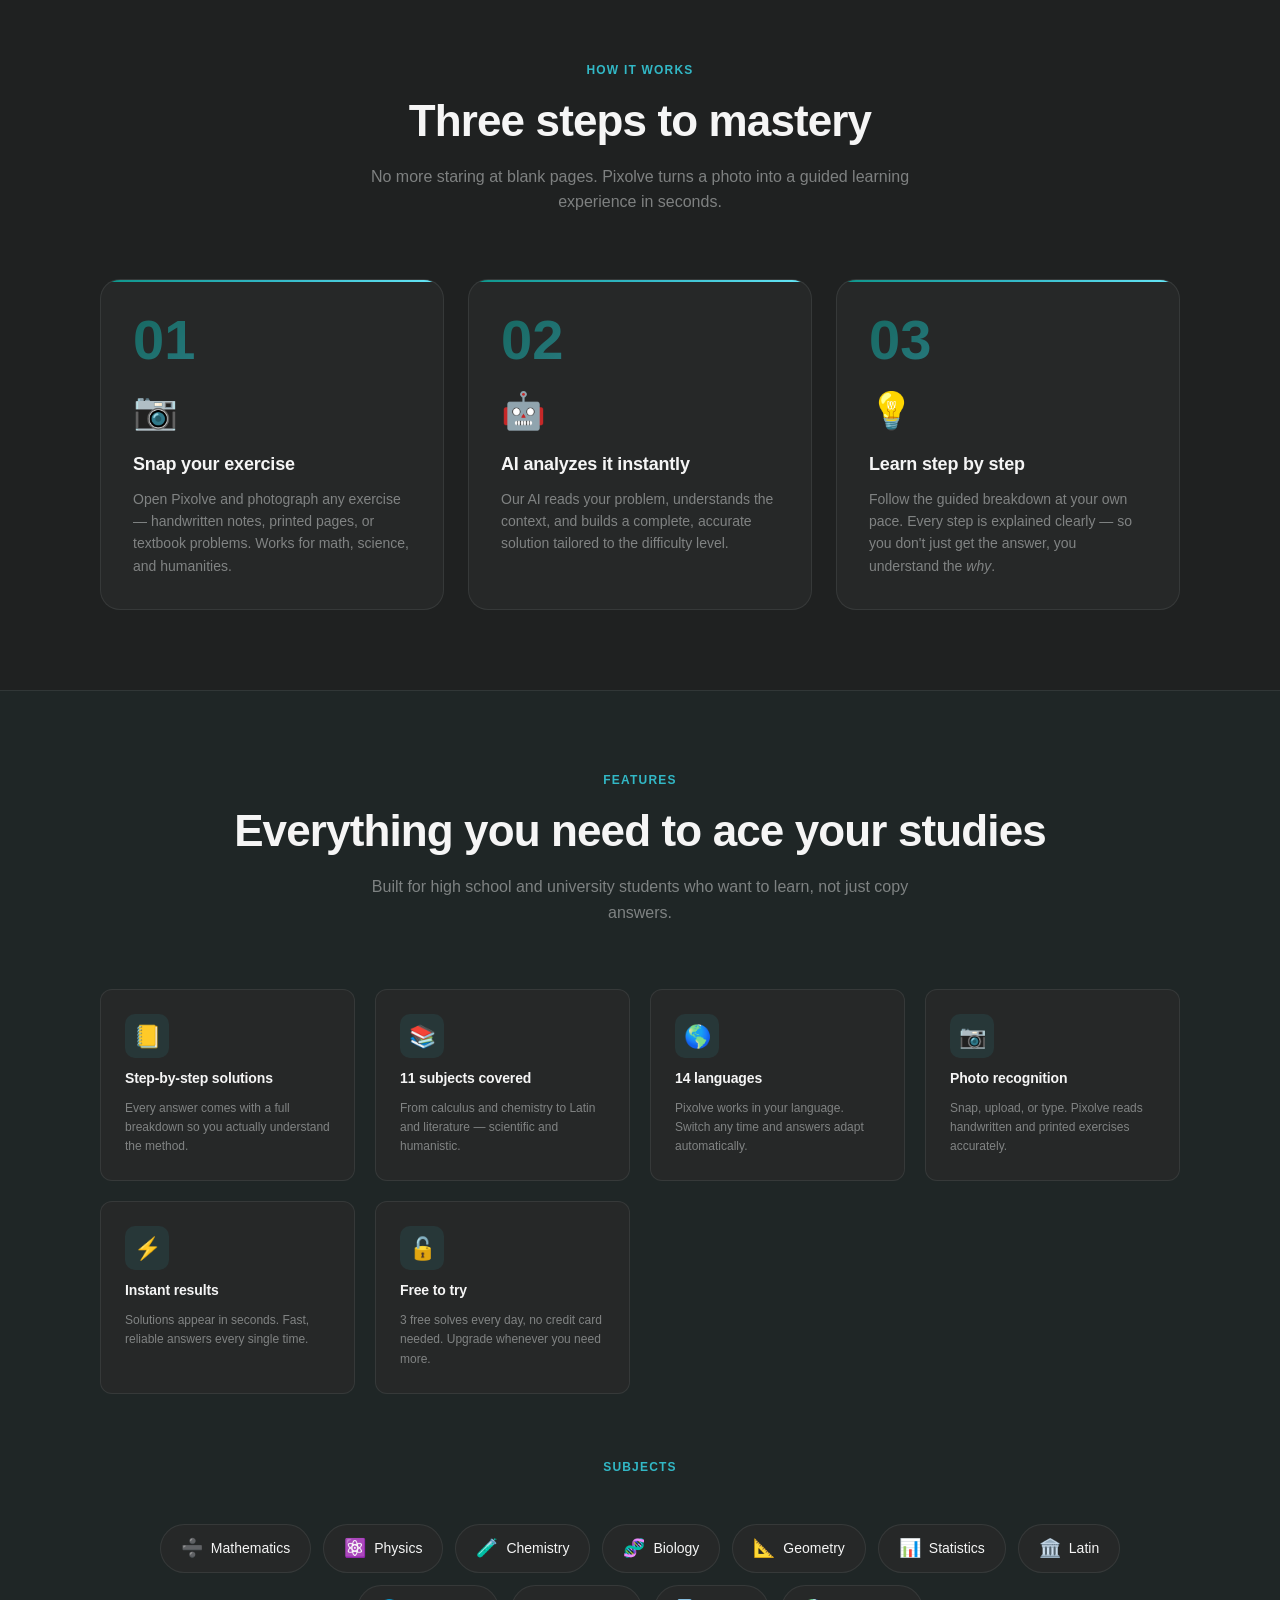
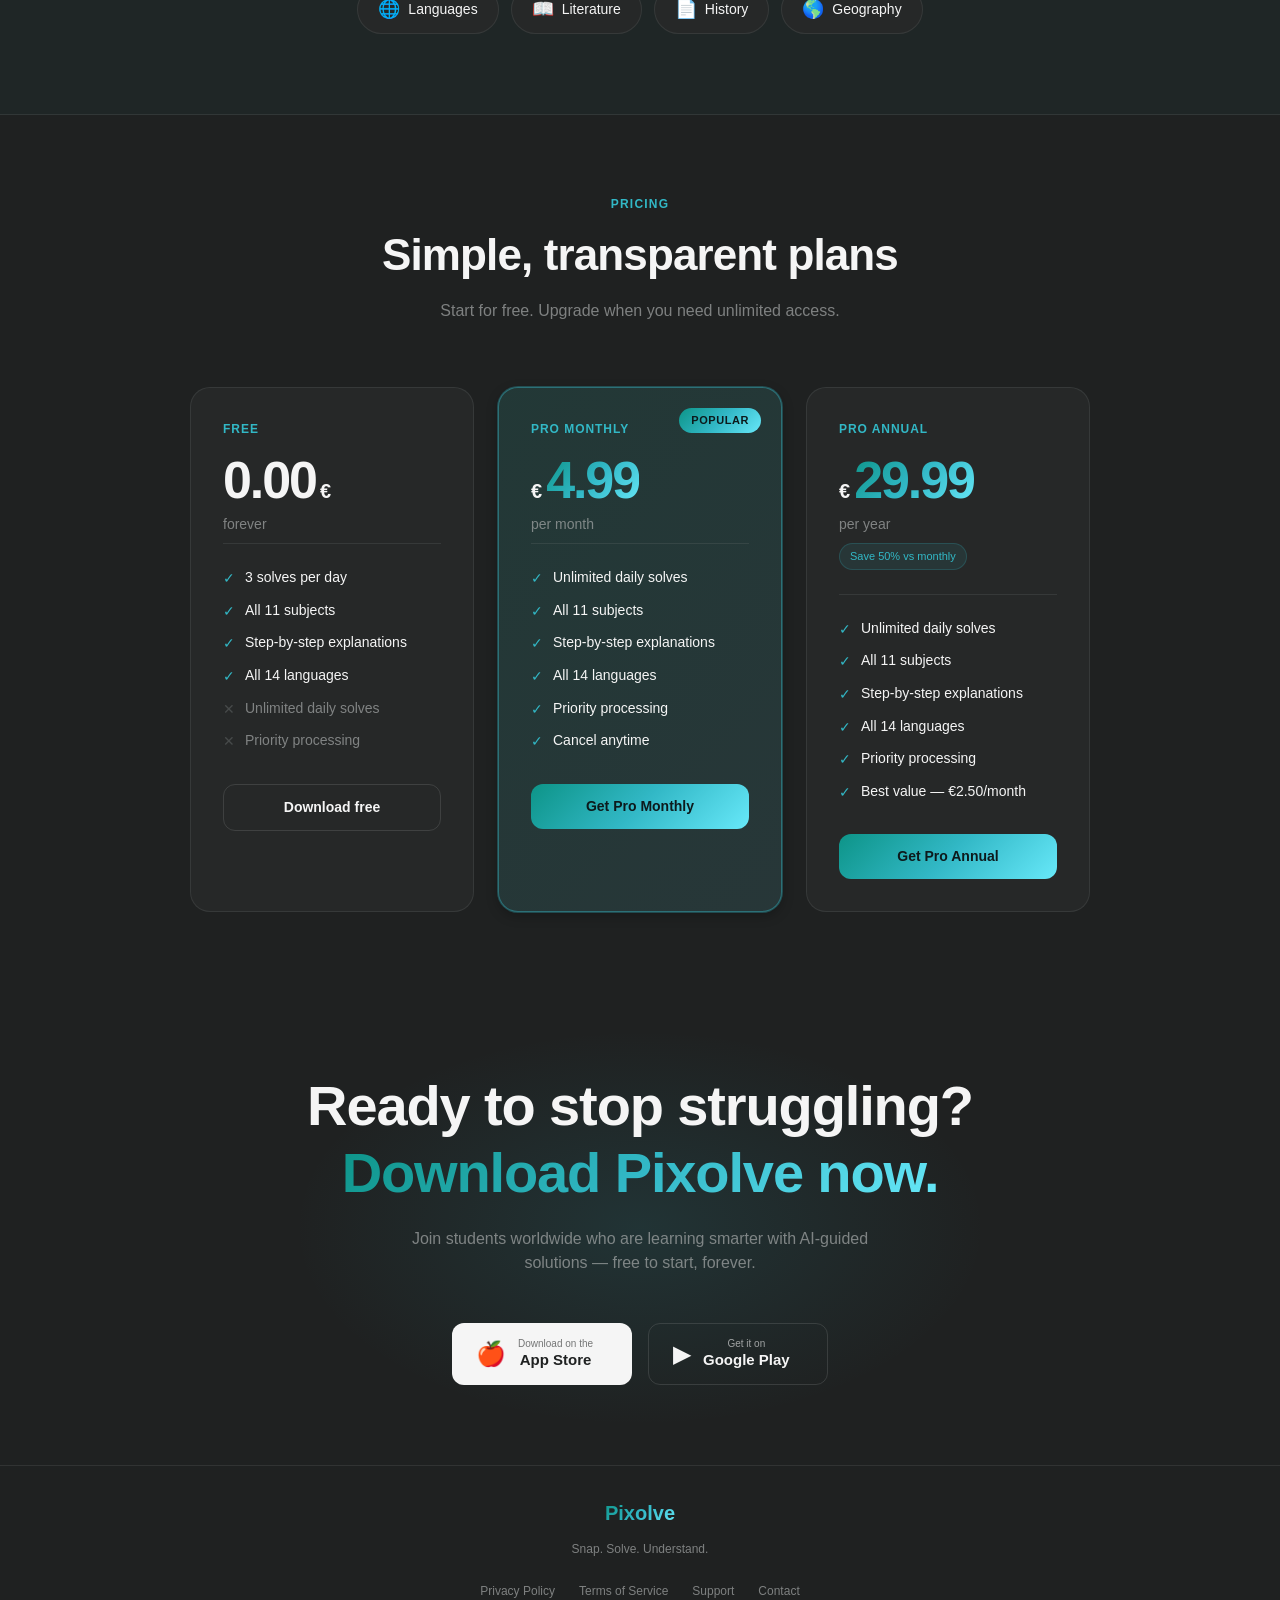
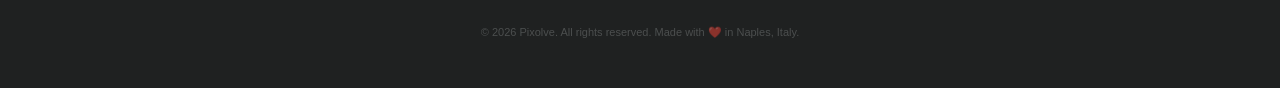
==== commit e59b5948: "sfondo logo" ====
--- a/index.html
+++ b/index.html
@@ -307,6 +307,20 @@
       .btn-store{min-width:200px;}
       .pricing-grid{grid-template-columns:1fr;}
     }
+    .hero-logo-bg {
+  position: absolute;
+  width: 520px;
+  height: 520px;
+  top: 50%;
+  left: 50%;
+  transform: translate(-50%, -60%);
+  opacity: 0.07;
+  filter: blur(72px);
+  pointer-events: none;
+  z-index: 0;
+  object-fit: contain;
+}
+
   </style>
 </head>
 <body>
@@ -321,7 +335,11 @@
   </nav>
 
   <section class="hero" id="download">
-    <div class="hero-bg">
+    <div class="hero-bg"> 
+
+      <!-- ↓ AGGIUNGI QUESTA RIGA -->
+  <img src="favicon.png" class="hero-logo-bg" alt="">
+  
       <div class="hero-orb-1"></div>
       <div class="hero-orb-2"></div>
       <div class="hero-orb-3"></div>
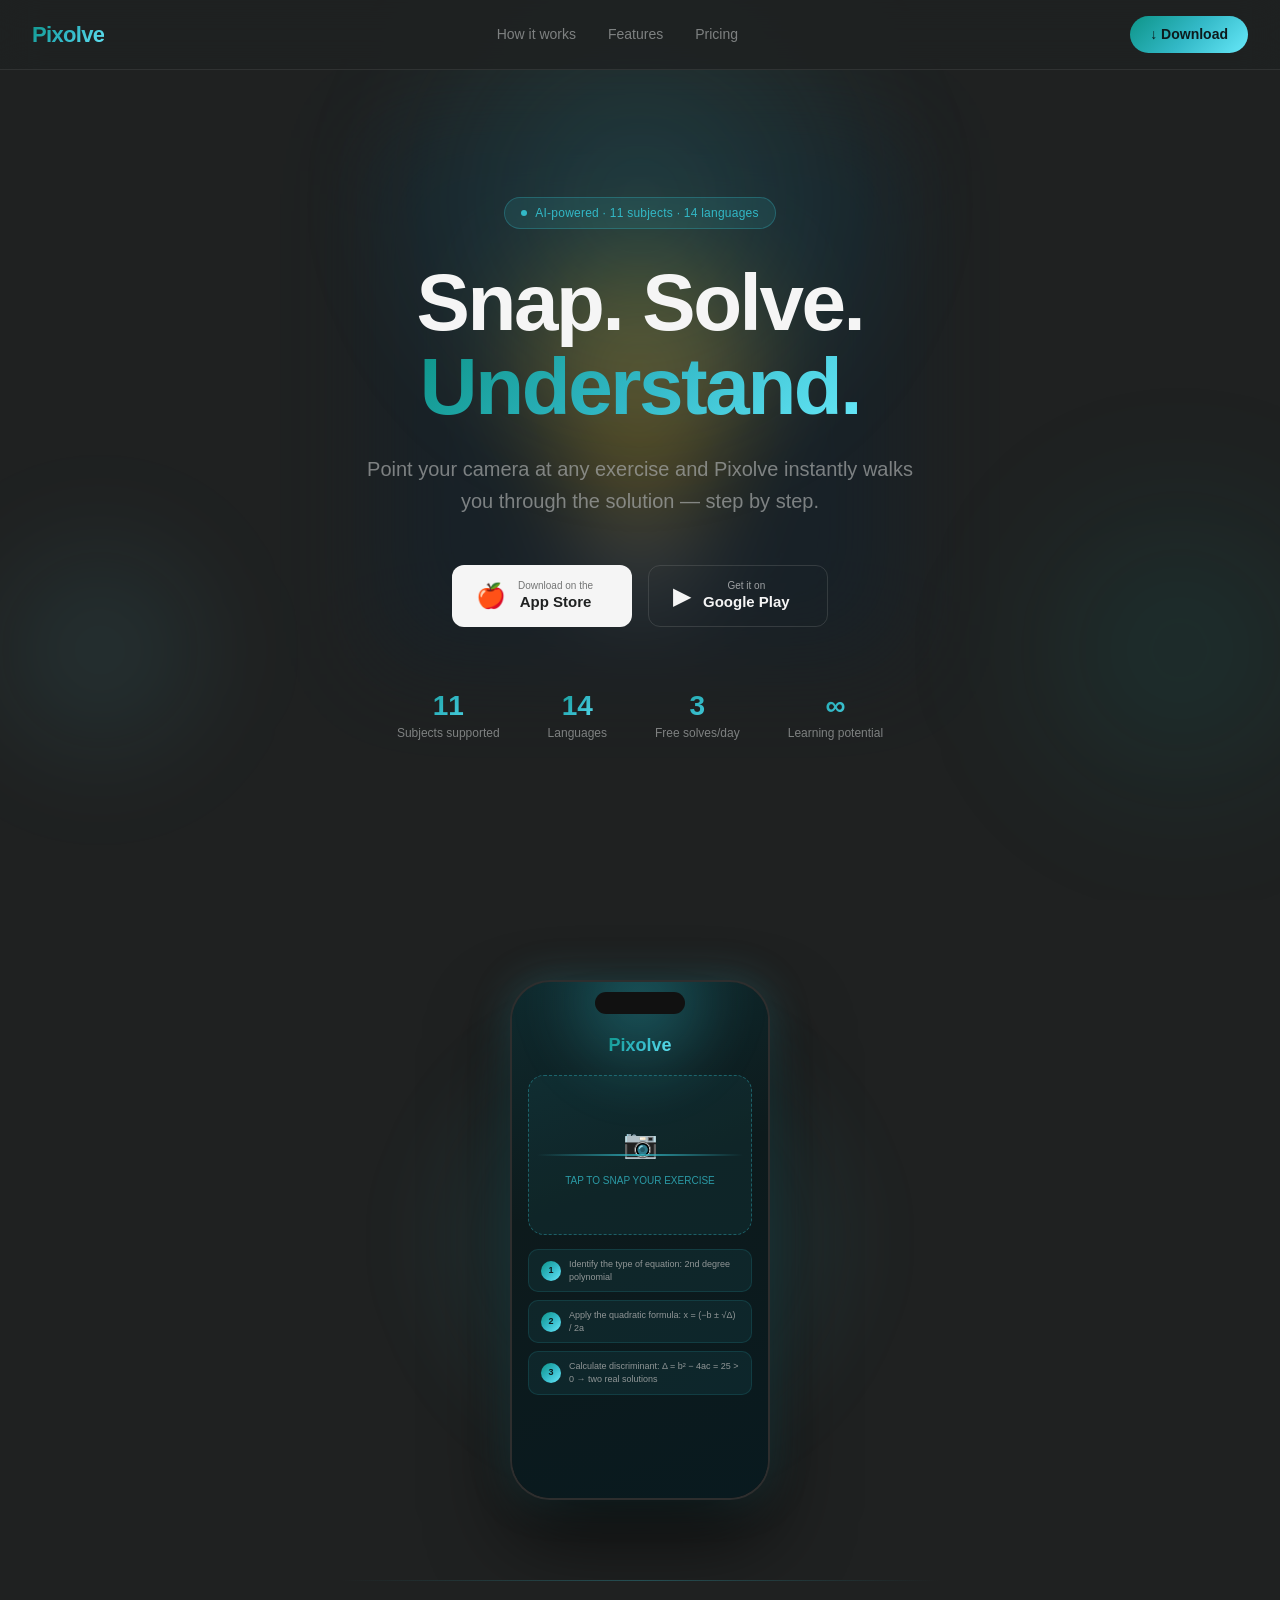
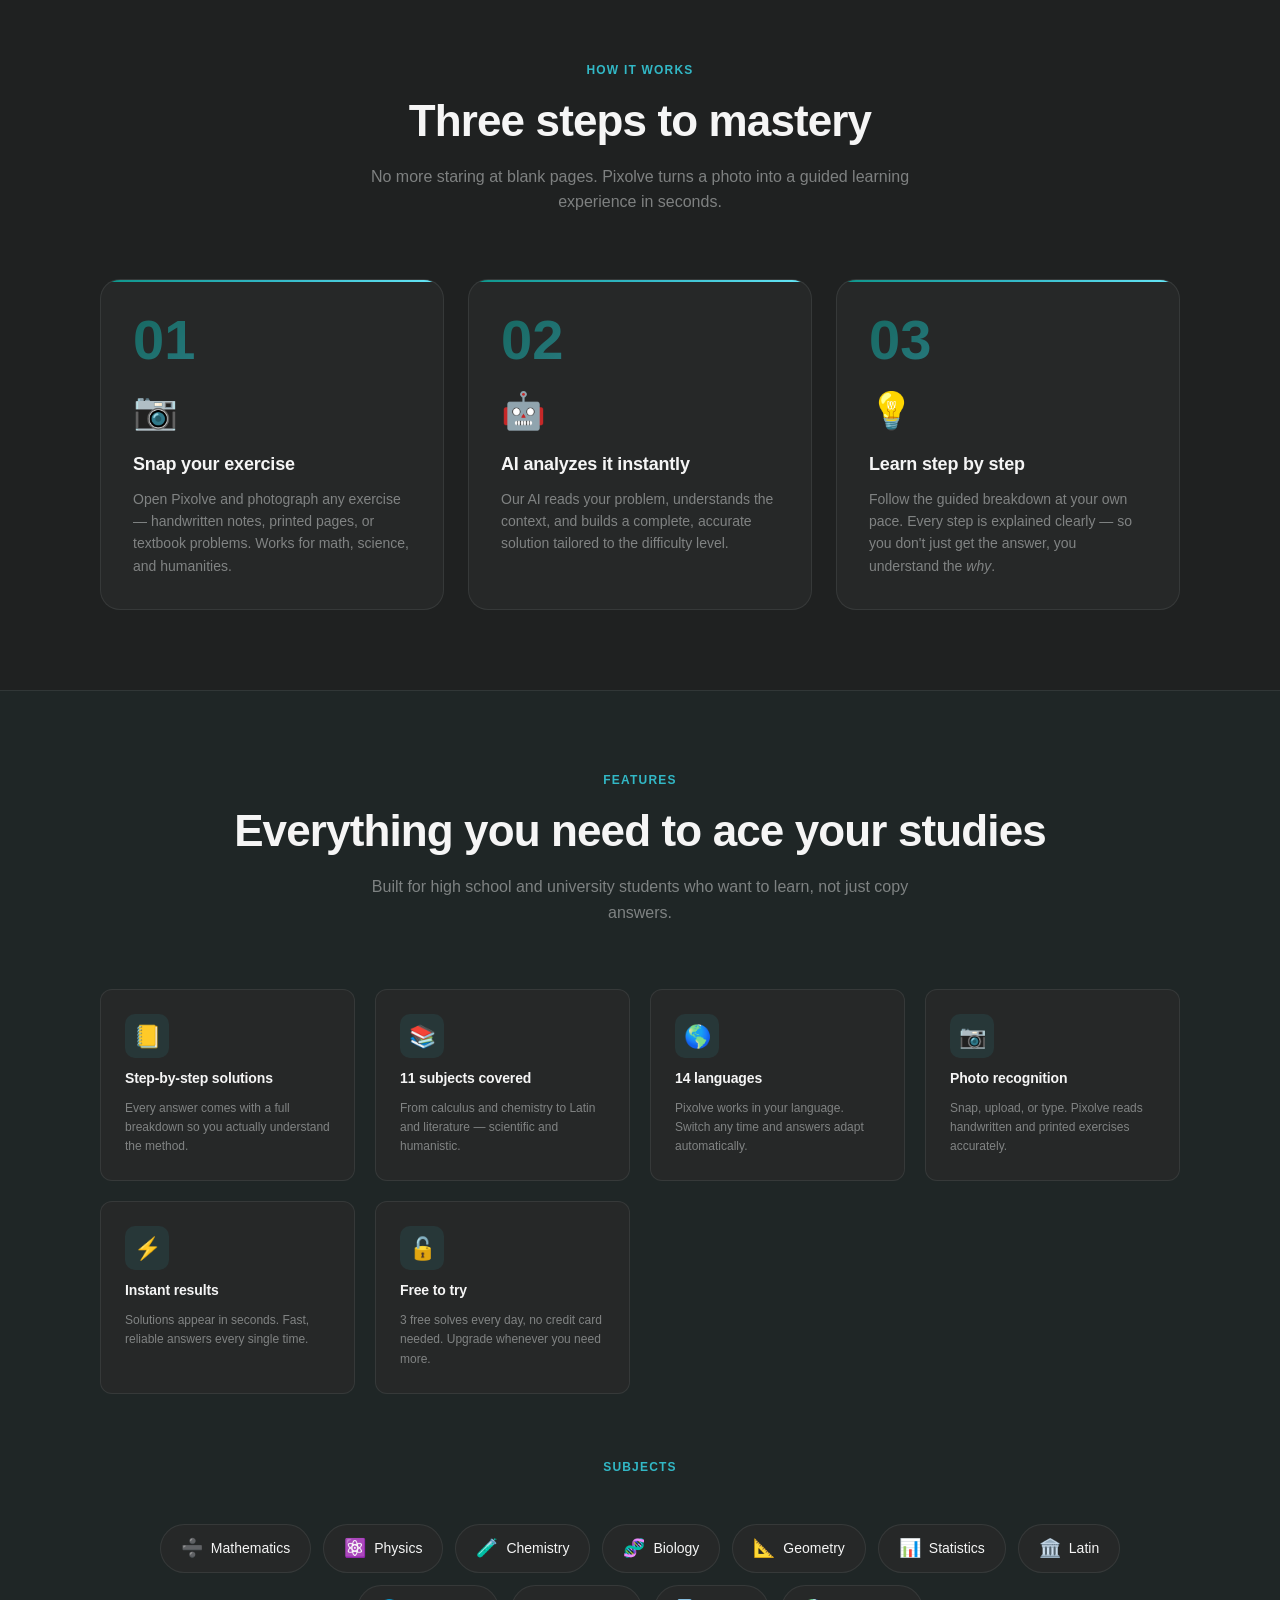
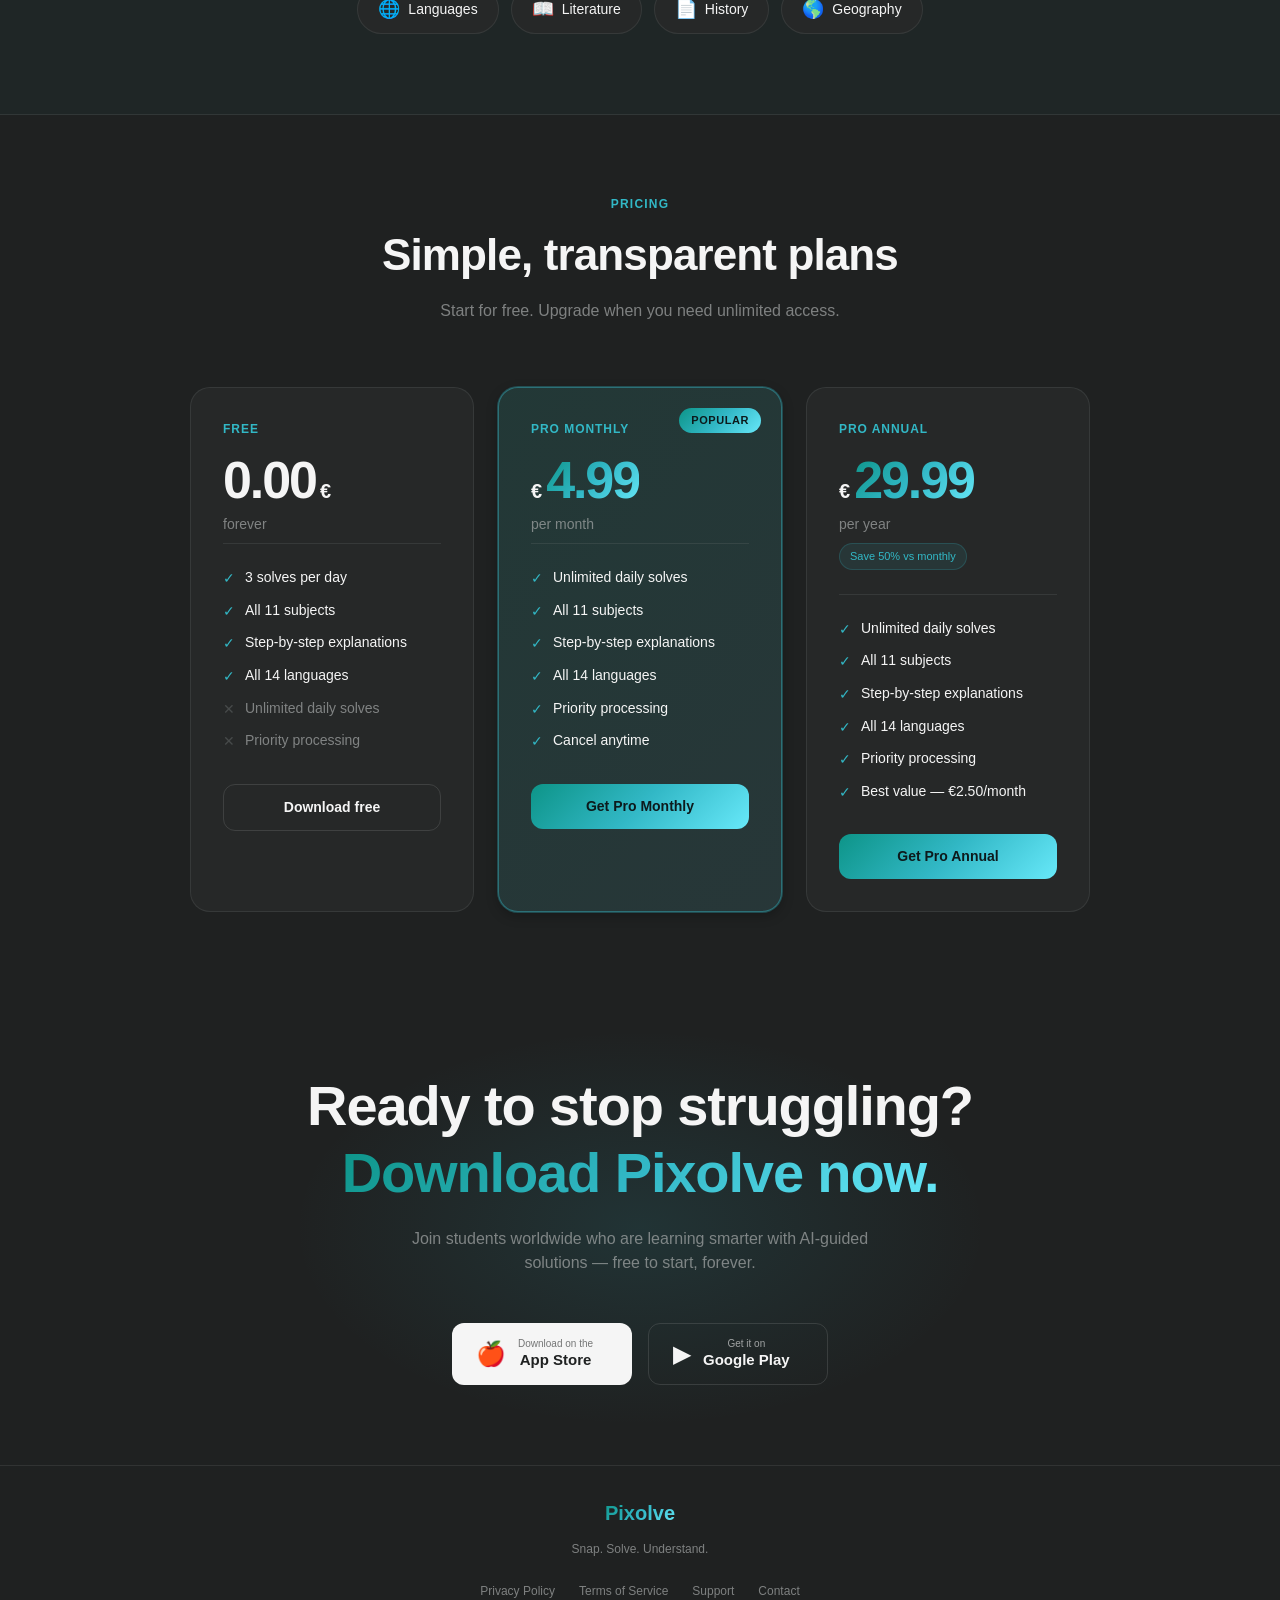
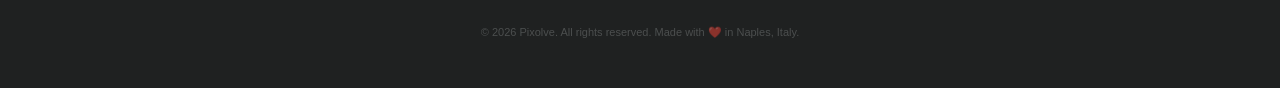
==== commit 7c2d0203: "changes_image_logo" ====
--- a/index.html
+++ b/index.html
@@ -314,8 +314,8 @@
   top: 50%;
   left: 50%;
   transform: translate(-50%, -60%);
-  opacity: 0.07;
-  filter: blur(72px);
+  opacity: 0.25;
+  filter: blur(50px);
   pointer-events: none;
   z-index: 0;
   object-fit: contain;
@@ -339,7 +339,7 @@
 
       <!-- ↓ AGGIUNGI QUESTA RIGA -->
   <img src="favicon.png" class="hero-logo-bg" alt="">
-  
+
       <div class="hero-orb-1"></div>
       <div class="hero-orb-2"></div>
       <div class="hero-orb-3"></div>
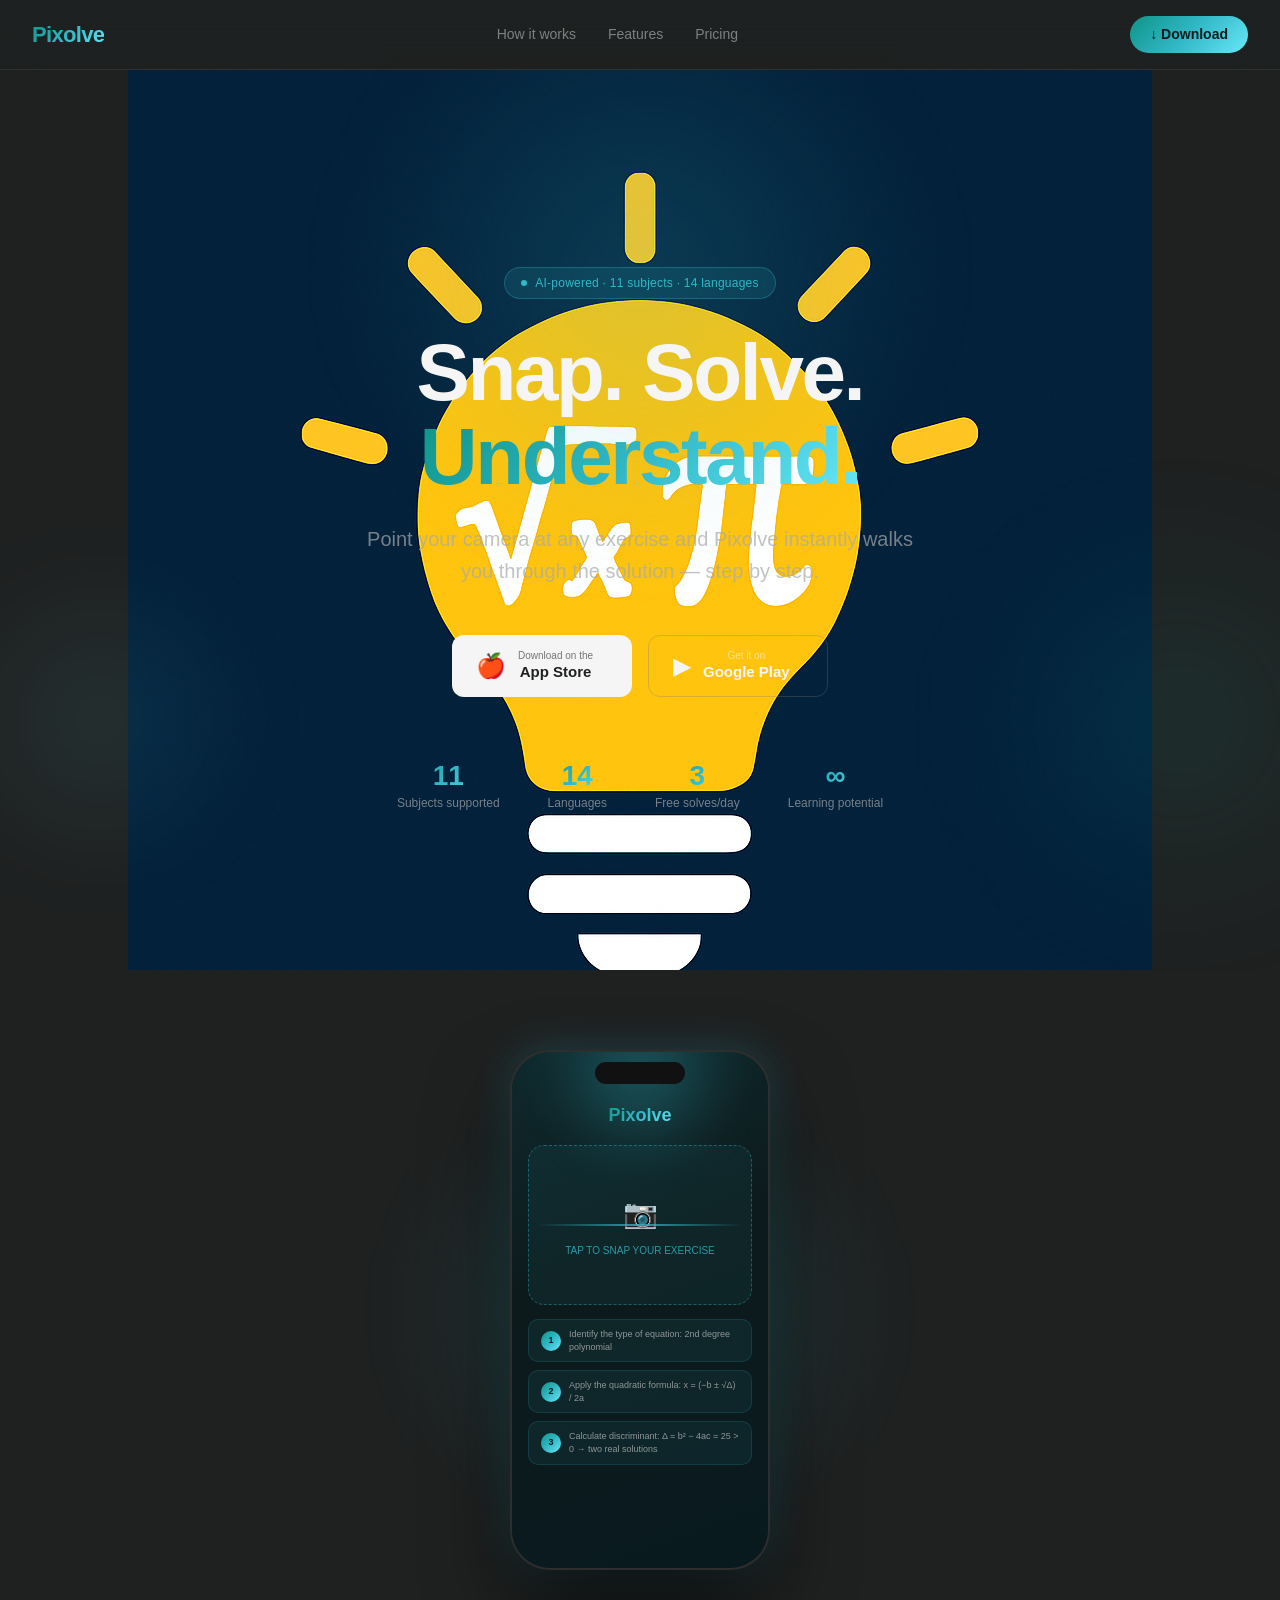
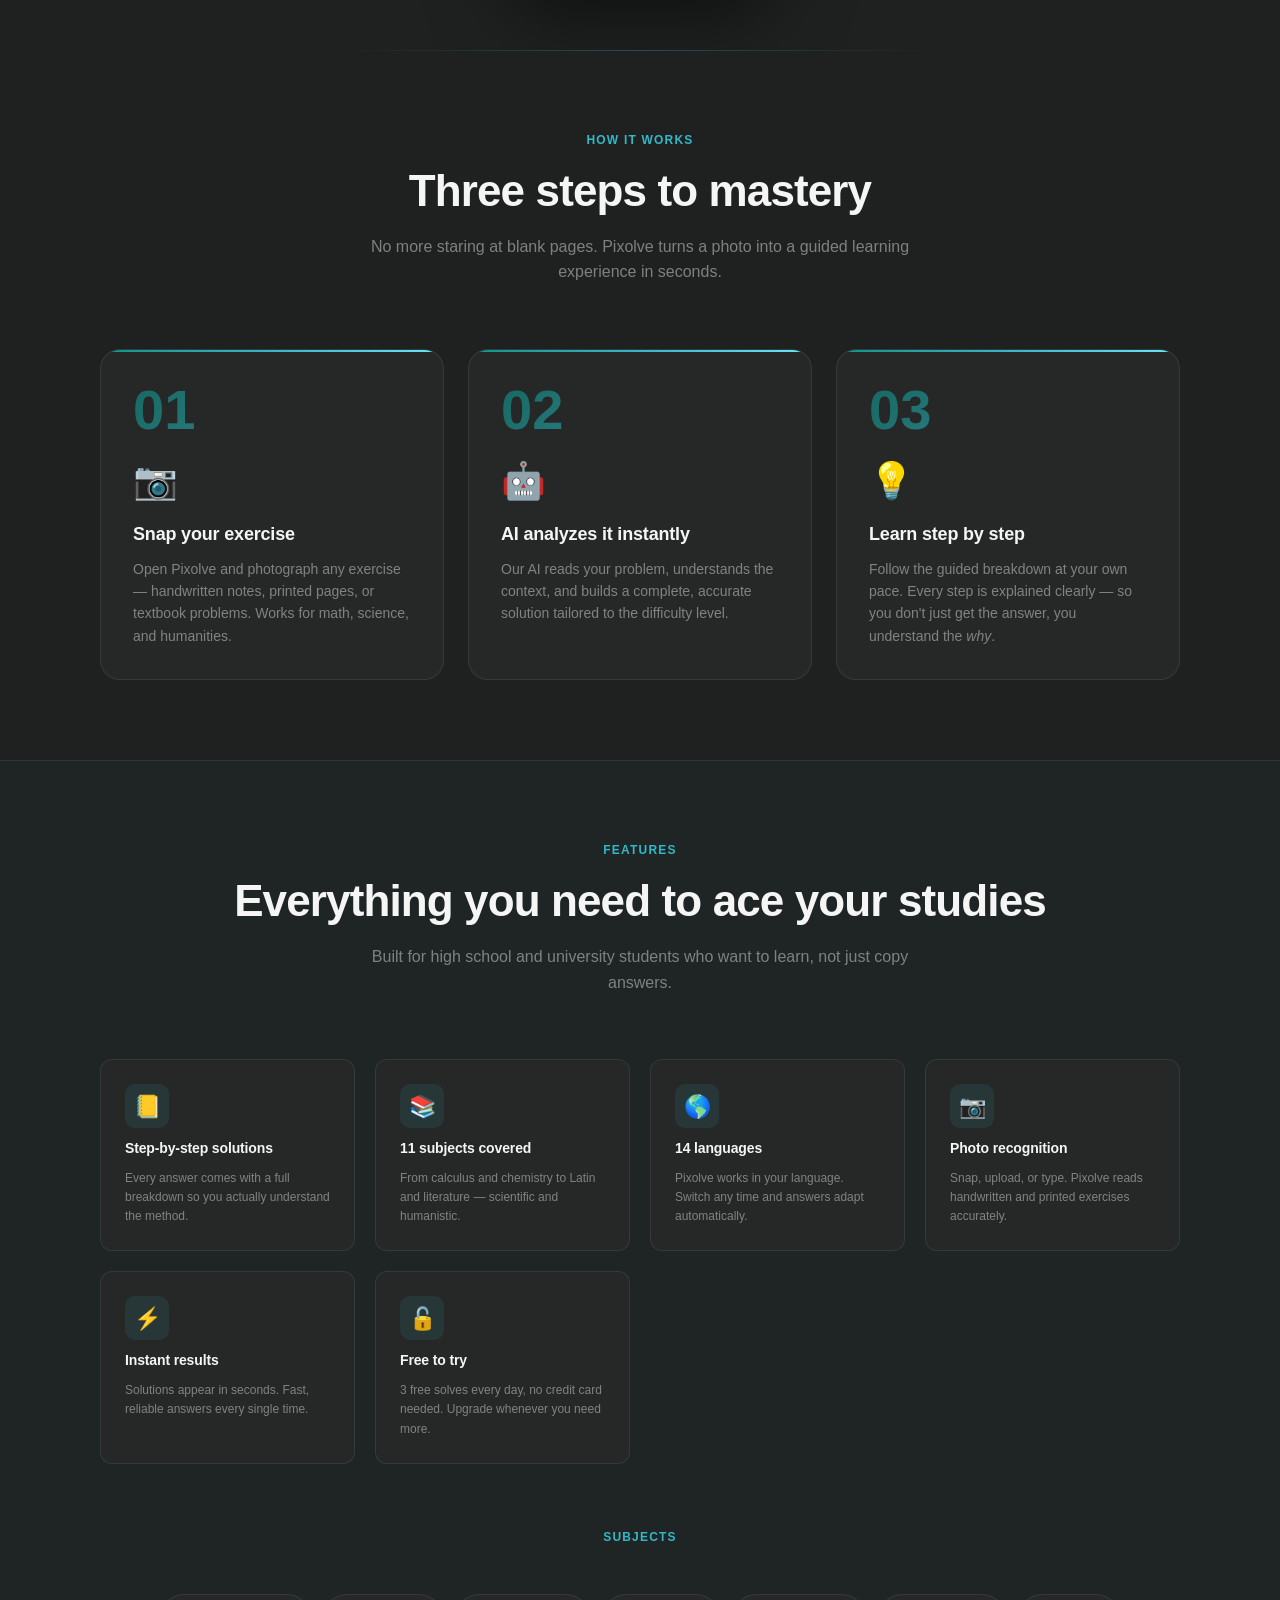
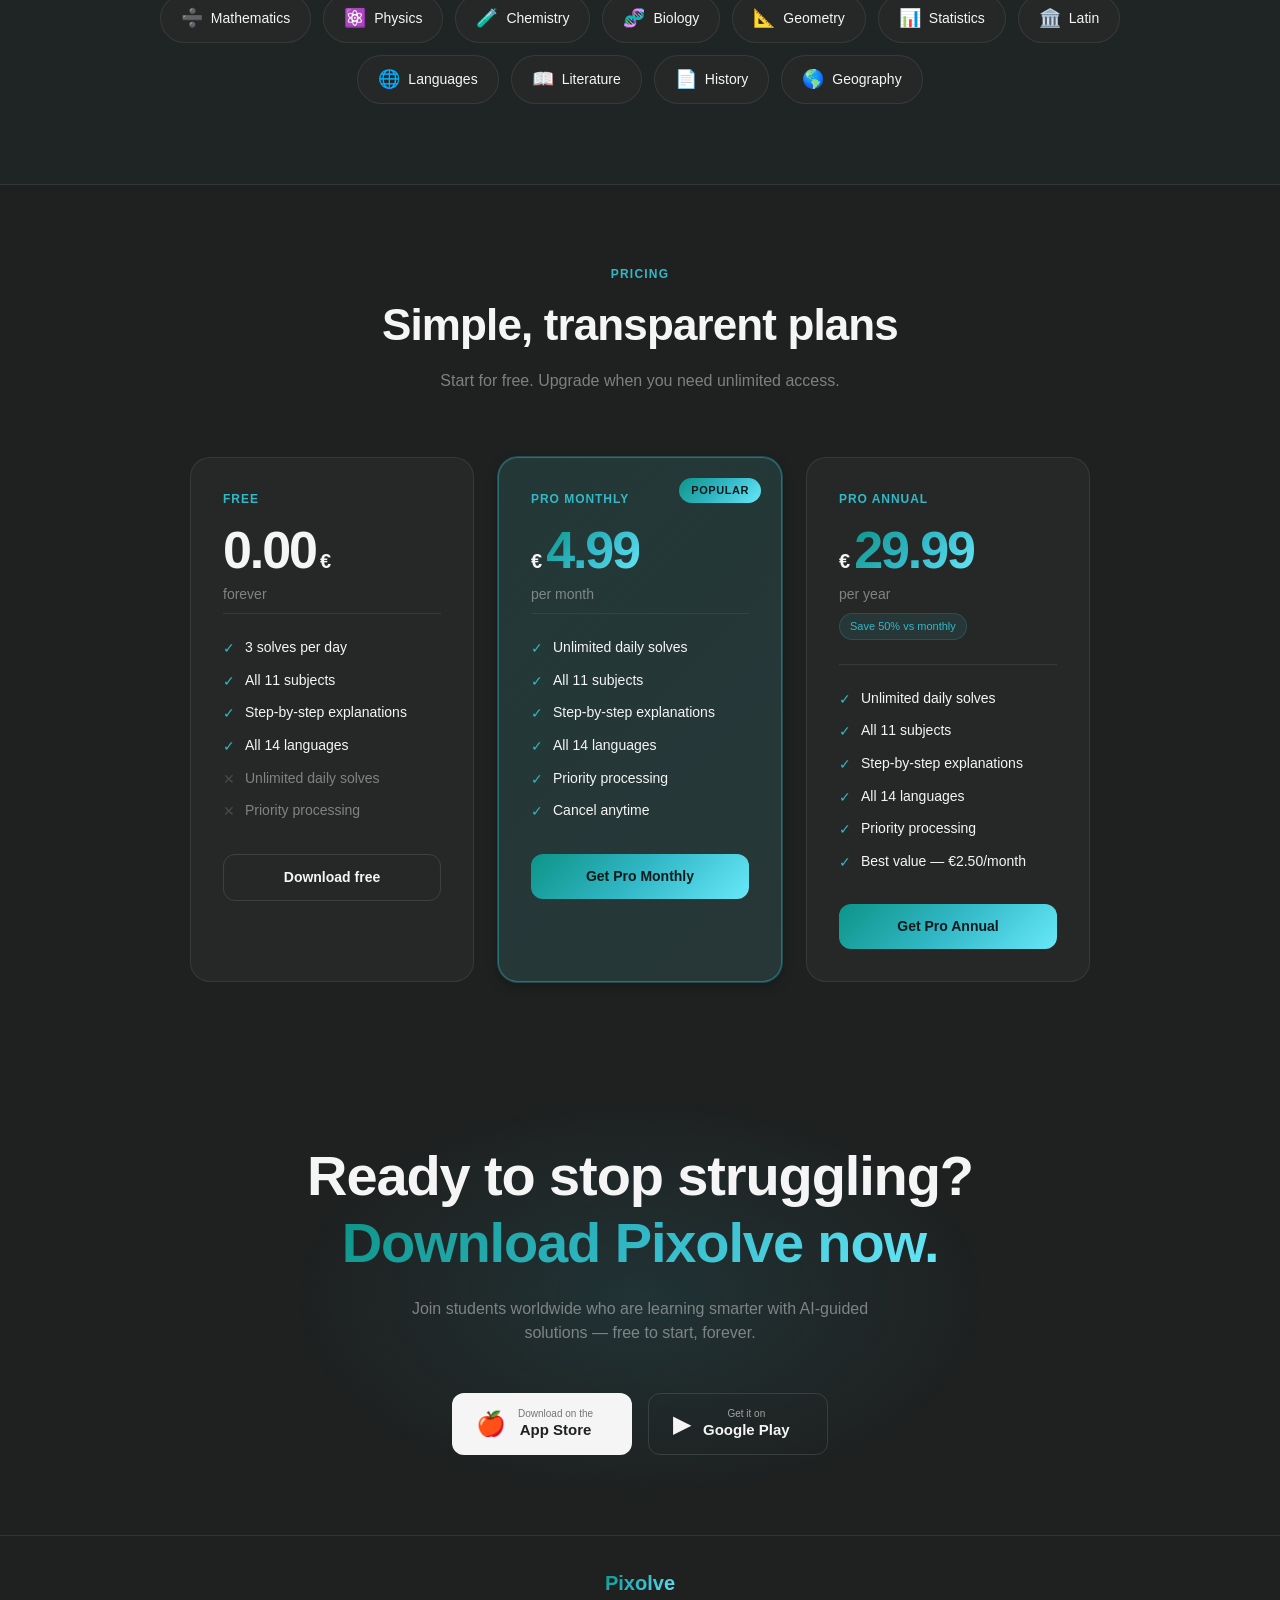
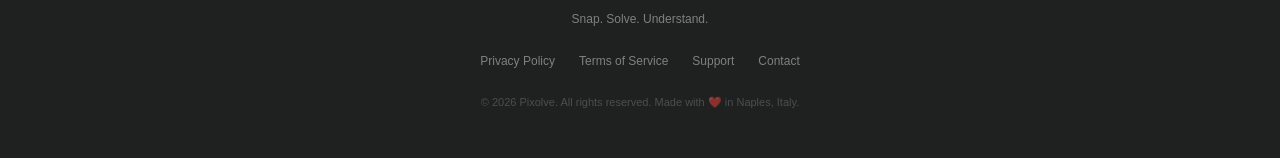
==== commit 01fa6c0d: "logo fisso tutte, e css condiviso" ====
--- a/index.html
+++ b/index.html
@@ -307,21 +307,11 @@
       .btn-store{min-width:200px;}
       .pricing-grid{grid-template-columns:1fr;}
     }
-    .hero-logo-bg {
-  position: absolute;
-  width: 520px;
-  height: 520px;
-  top: 50%;
-  left: 50%;
-  transform: translate(-50%, -60%);
-  opacity: 0.25;
-  filter: blur(50px);
-  pointer-events: none;
-  z-index: 0;
-  object-fit: contain;
-}
-
-  </style>
+    
+
+  </style> 
+  <link rel="stylesheet" href="shared.css">
+
 </head>
 <body>
   <nav>
--- a/shared.css
+++ b/shared.css
@@ -0,0 +1,23 @@
+body::before {
+  content: "";
+  position: fixed;
+  top: 50%;
+  left: 50%;
+  transform: translate(-50%, -50%);
+  width: 600px;
+  height: 600px;
+  background-image: url('favicon.png');
+  background-size: contain;
+  background-repeat: no-repeat;
+  background-position: center;
+  opacity: 0.15;
+  filter: blur(50px);
+  pointer-events: none;
+  z-index: 0;
+}
+
+/* Assicura che tutto il contenuto stia sopra */
+body > * {
+  position: relative;
+  z-index: 1;
+}
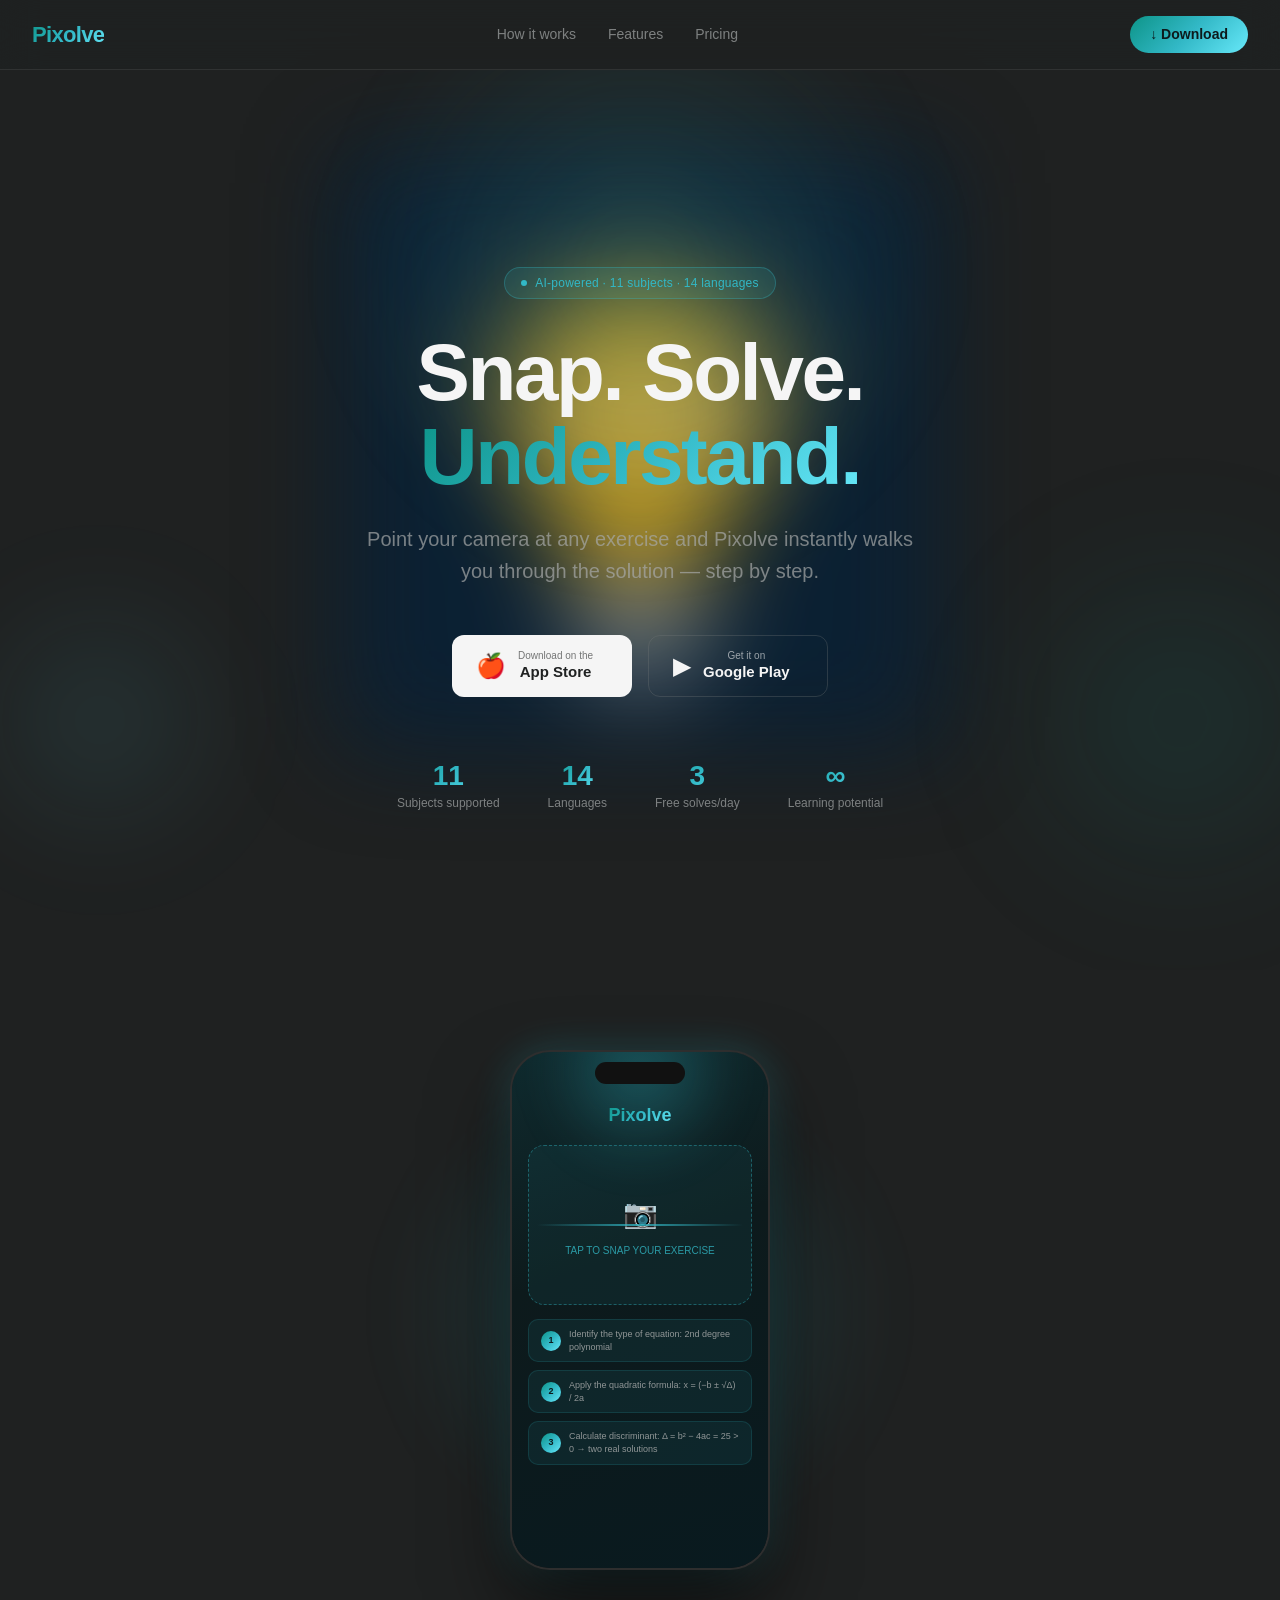
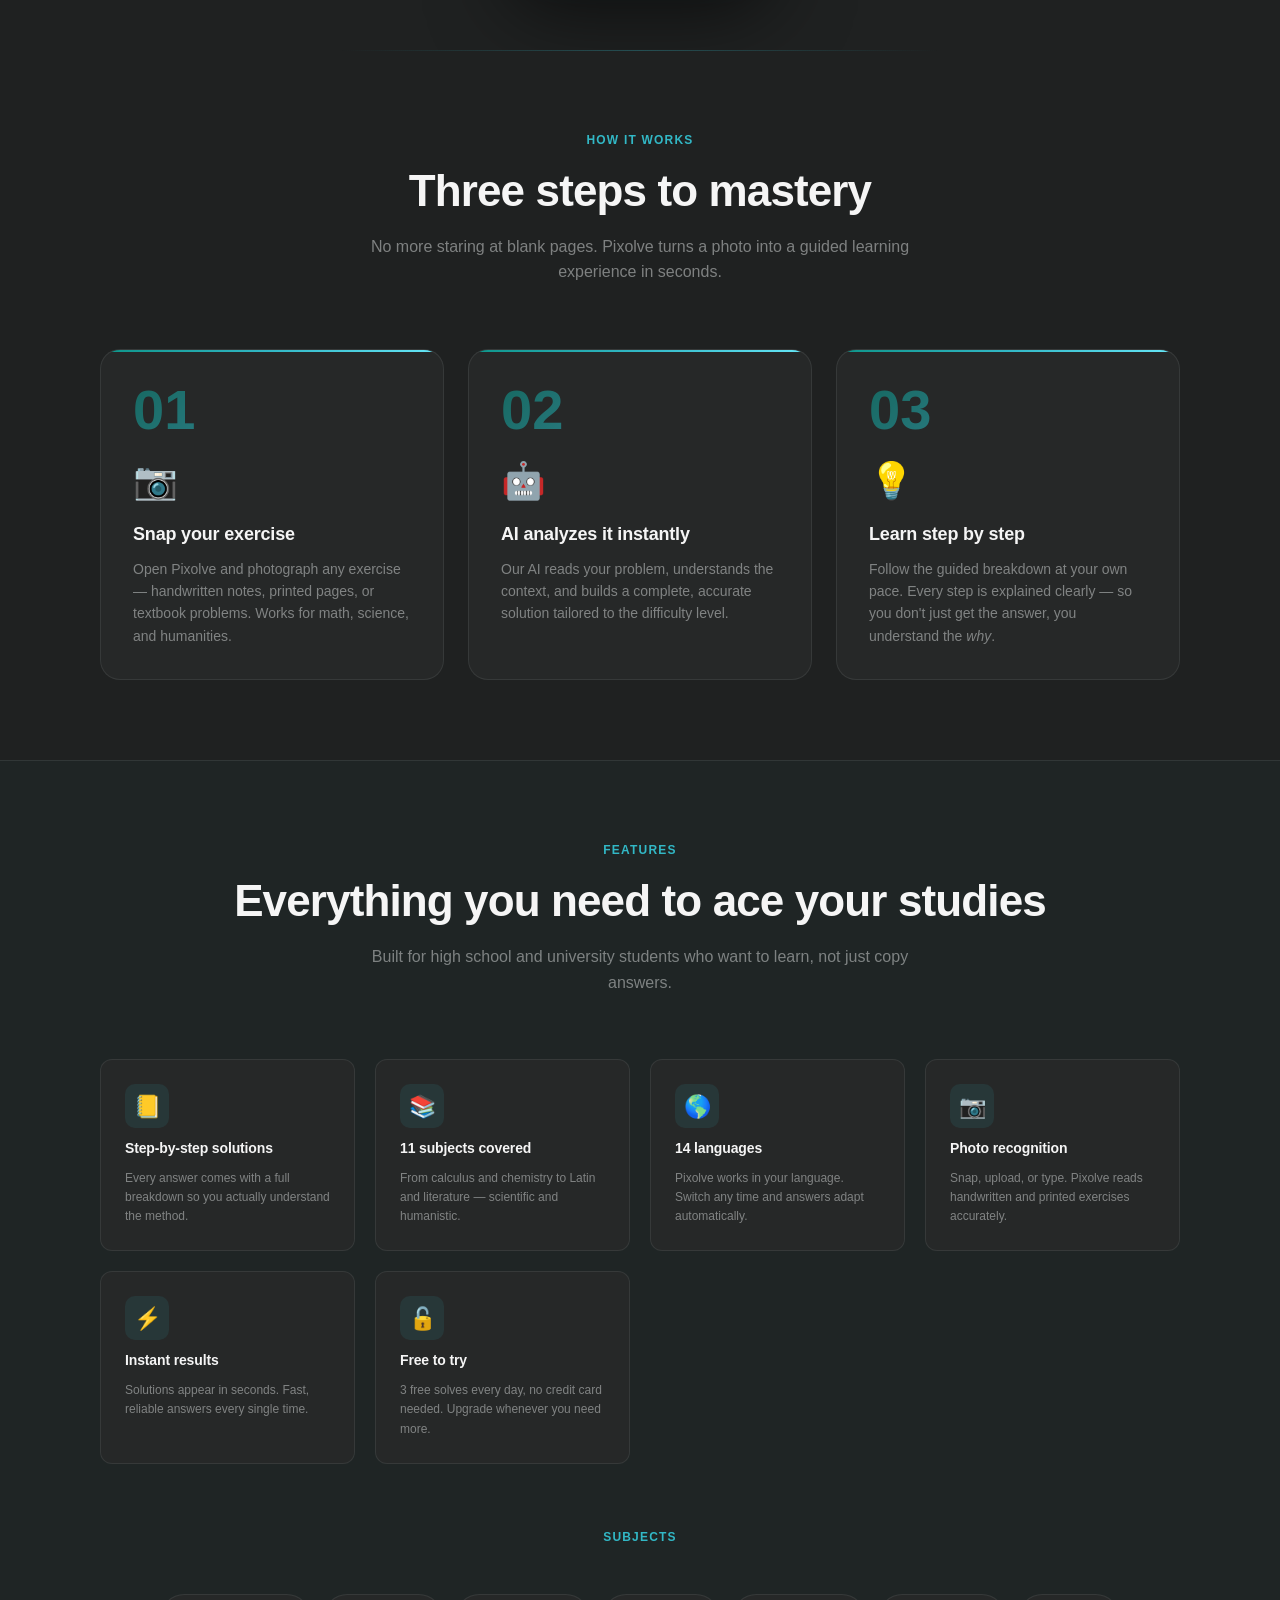
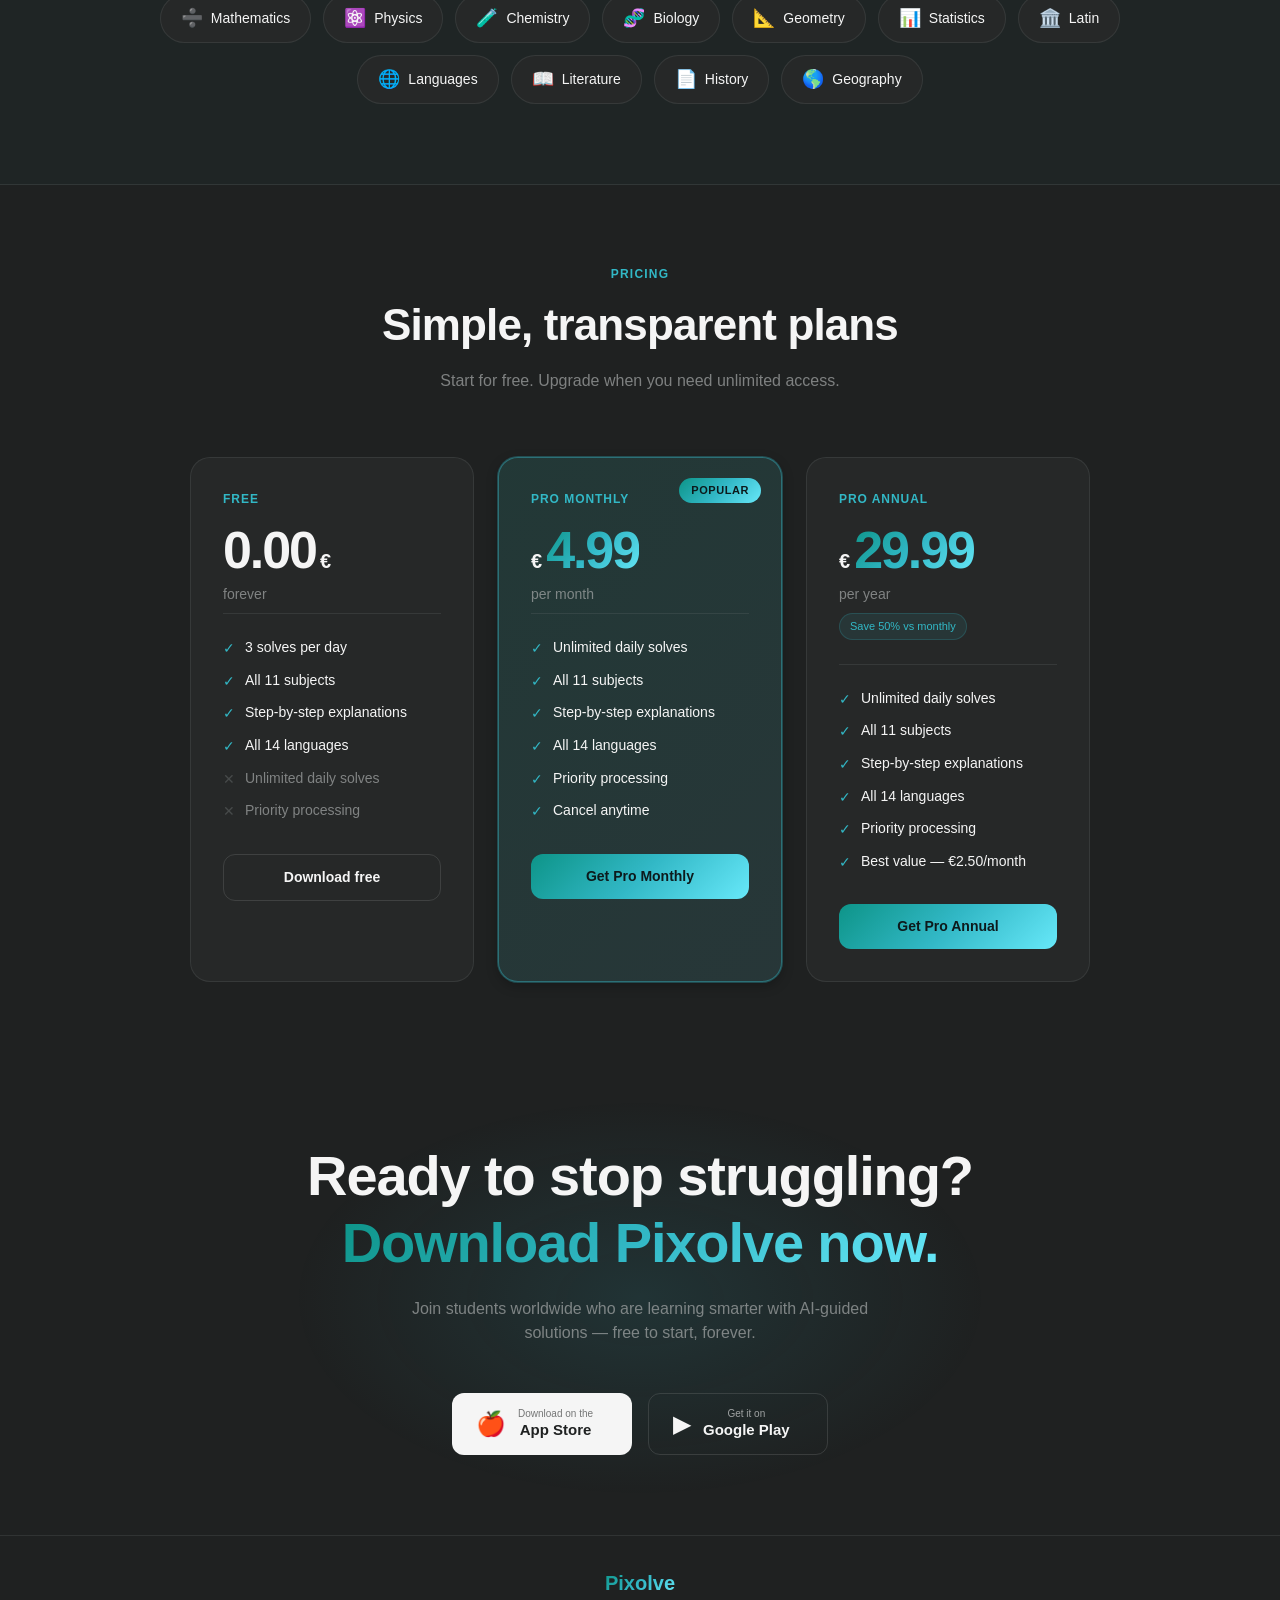
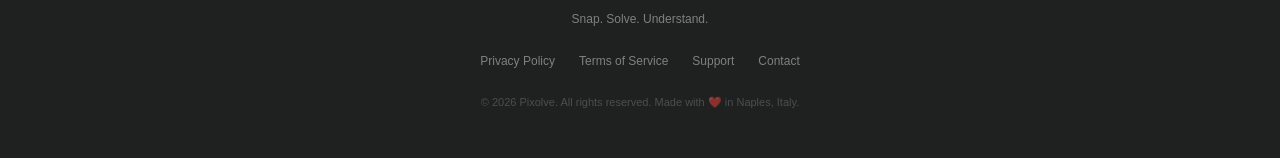
==== commit 44e7385f: "correzione finale" ====
--- a/index.html
+++ b/index.html
@@ -328,8 +328,6 @@
     <div class="hero-bg"> 
 
       <!-- ↓ AGGIUNGI QUESTA RIGA -->
-  <img src="favicon.png" class="hero-logo-bg" alt="">
-
       <div class="hero-orb-1"></div>
       <div class="hero-orb-2"></div>
       <div class="hero-orb-3"></div>
--- a/shared.css
+++ b/shared.css
@@ -10,7 +10,7 @@
   background-size: contain;
   background-repeat: no-repeat;
   background-position: center;
-  opacity: 0.15;
+  opacity: 0.7;
   filter: blur(50px);
   pointer-events: none;
   z-index: 0;
